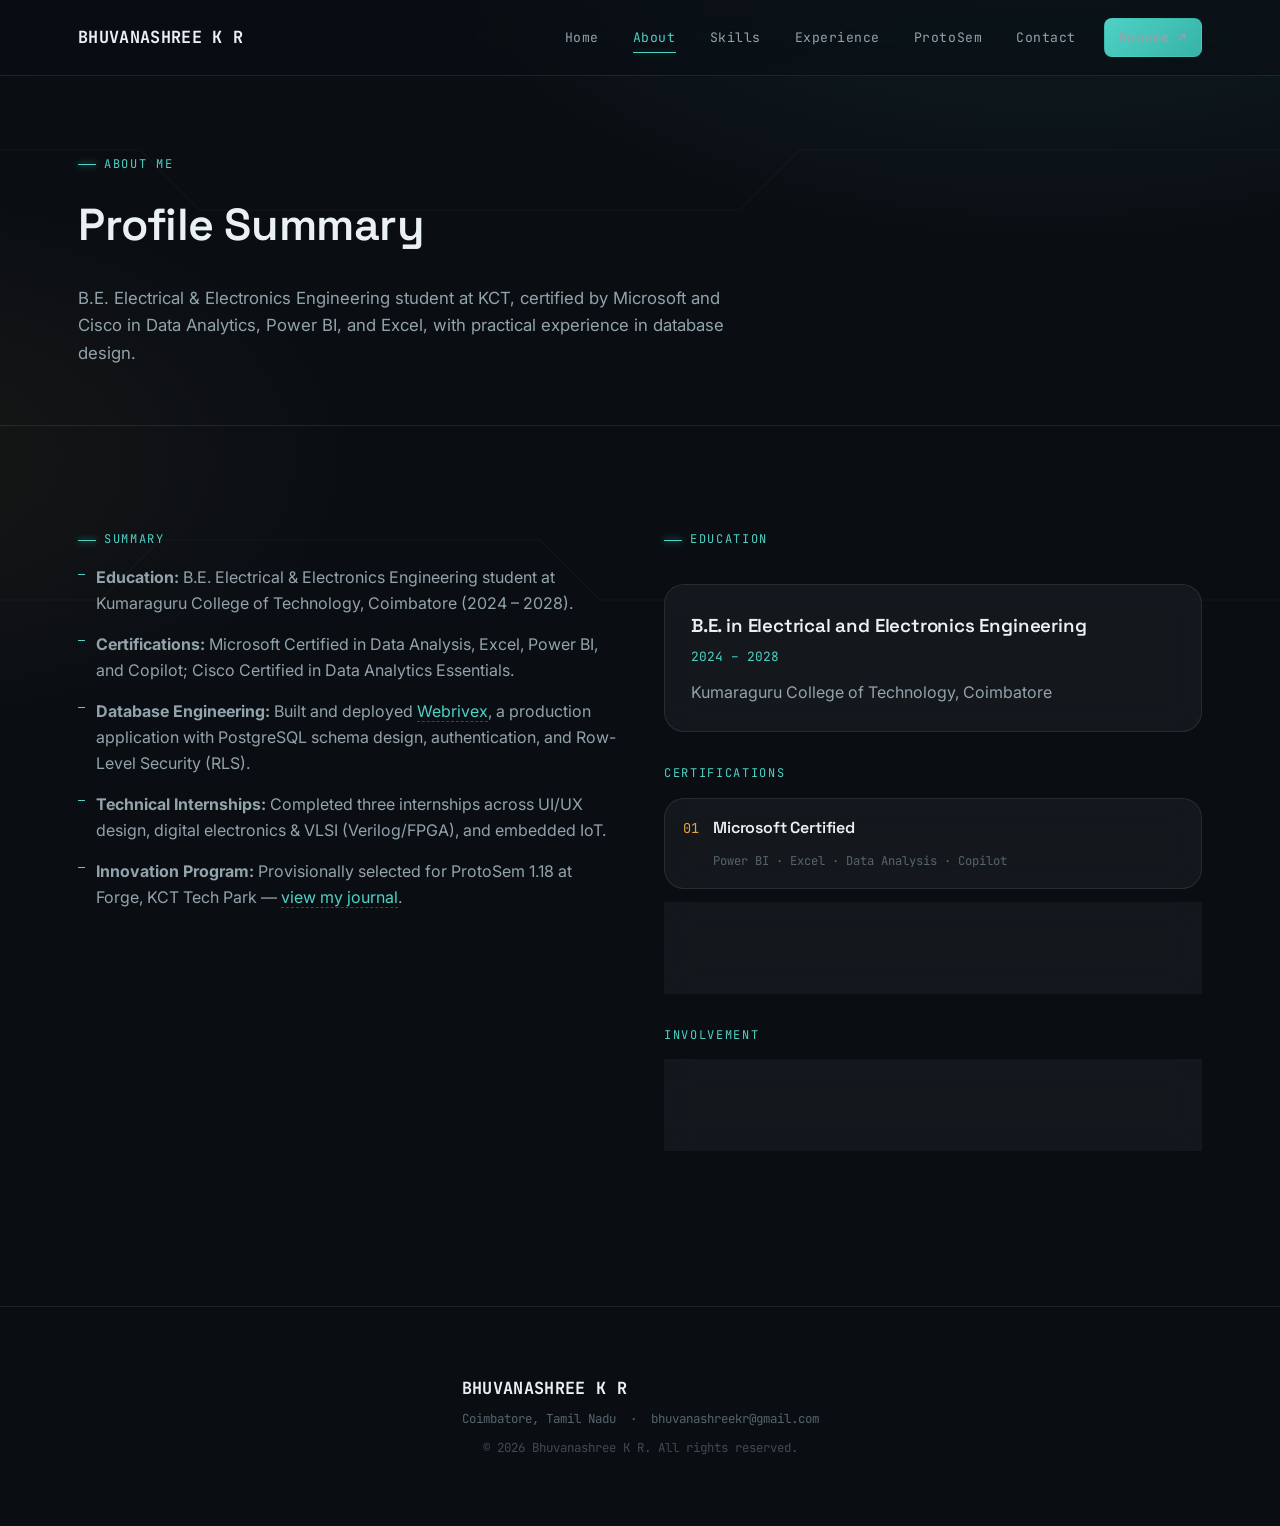
==== about.html @ 8b63a268 "Updated code and added new Week 0 photos" ====
<!DOCTYPE html>
<html lang="en">
<head>
<meta charset="UTF-8">
<meta name="viewport" content="width=device-width, initial-scale=1.0">
<title>About — Bhuvanashree K R</title>
<meta name="description" content="Profile summary of Bhuvanashree K R — Microsoft & Cisco certified data analyst candidate studying B.E. EEE at KCT.">
<meta name="author" content="Bhuvanashree K R">
<meta name="robots" content="index, follow">
<link rel="preconnect" href="https://fonts.googleapis.com">
<link rel="preconnect" href="https://fonts.gstatic.com" crossorigin>
<link href="https://fonts.googleapis.com/css2?family=Space+Grotesk:wght@500;600;700&family=Inter:wght@400;500;600&family=JetBrains+Mono:wght@400;500;700&display=swap" rel="stylesheet">
<link rel="stylesheet" href="style.css">
<link rel="icon" type="image/svg+xml" href="favicon.svg">
</head>
<body>

<div class="trace-field" aria-hidden="true">
  <svg viewBox="0 0 1600 900" preserveAspectRatio="xMidYMid slice">
    <path d="M0,150 L300,150 L360,210 L900,210 L960,150 L1600,150"/>
    <path d="M0,600 L260,600 L320,540 L700,540 L760,600 L1600,600"/>
  </svg>
</div>

<nav class="navbar">
  <div class="container nav-inner">
    <a href="index.html" class="brand">BHUVANASHREE K R</a>
    <button class="nav-toggle" aria-label="Toggle navigation" aria-expanded="false">
      <span></span><span></span><span></span>
    </button>
    <div class="nav-links">
      <a href="index.html">Home</a>
      <a href="about.html">About</a>
      <a href="skills.html">Skills</a>
      <a href="experience.html">Experience</a>
      <a href="protosem.html">ProtoSem</a>
      <a href="contact.html">Contact</a>
      <a href="Bhuvanashree_KR_Resume.pdf" target="_blank" rel="noopener" class="btn btn-primary nav-cta">Resume ↗</a>
    </div>
  </div>
</nav>

<header class="page-header">
  <div class="container reveal in-view">
    <span class="eyebrow">About Me</span>
    <h1>Profile Summary</h1>
    <p>B.E. Electrical &amp; Electronics Engineering student at KCT, certified by Microsoft and Cisco in Data Analytics, Power BI, and Excel, with practical experience in database design.</p>
  </div>
</header>

<section class="section">
  <div class="container about-grid">
    <div class="about-copy reveal">
      <span class="eyebrow">Summary</span>
      <ul style="display:flex; flex-direction:column; gap:14px; margin-bottom:0;">
        <li style="color:var(--text-muted); padding-left:18px; position:relative;"><span style="position:absolute; left:0; top:0.6em; width:7px; height:1px; background:var(--trace);"></span><strong>Education:</strong> B.E. Electrical &amp; Electronics Engineering student at Kumaraguru College of Technology, Coimbatore (2024 – 2028).</li>
        <li style="color:var(--text-muted); padding-left:18px; position:relative;"><span style="position:absolute; left:0; top:0.6em; width:7px; height:1px; background:var(--trace);"></span><strong>Certifications:</strong> Microsoft Certified in Data Analysis, Excel, Power BI, and Copilot; Cisco Certified in Data Analytics Essentials.</li>
        <li style="color:var(--text-muted); padding-left:18px; position:relative;"><span style="position:absolute; left:0; top:0.6em; width:7px; height:1px; background:var(--trace);"></span><strong>Database Engineering:</strong> Built and deployed <a href="index.html#featured" style="color:var(--trace); border-bottom:1px dashed var(--trace-soft);">Webrivex</a>, a production application with PostgreSQL schema design, authentication, and Row-Level Security (RLS).</li>
        <li style="color:var(--text-muted); padding-left:18px; position:relative;"><span style="position:absolute; left:0; top:0.6em; width:7px; height:1px; background:var(--trace);"></span><strong>Technical Internships:</strong> Completed three internships across UI/UX design, digital electronics &amp; VLSI (Verilog/FPGA), and embedded IoT.</li>
        <li style="color:var(--text-muted); padding-left:18px; position:relative;"><span style="position:absolute; left:0; top:0.6em; width:7px; height:1px; background:var(--trace);"></span><strong>Innovation Program:</strong> Provisionally selected for ProtoSem 1.18 at Forge, KCT Tech Park — <a href="protosem.html" style="color:var(--trace); border-bottom:1px dashed var(--trace-soft);">view my journal</a>.</li>
      </ul>
    </div>

    <div class="reveal">
      <span class="eyebrow">Education</span>
      <div class="glass edu-block">
        <h3>B.E. in Electrical and Electronics Engineering</h3>
        <div class="meta">2024 – 2028</div>
        <p style="margin-top:12px; margin-bottom:0;">Kumaraguru College of Technology, Coimbatore</p>
      </div>

      <span class="eyebrow" style="margin-top:32px; display:block;">Certifications</span>
      <div class="credentials-list" data-stagger>
        <div class="glass credential-item">
          <span class="idx">01</span>
          <div>
            <h4>Microsoft Certified</h4>
            <span class="meta">Power BI · Excel · Data Analysis · Copilot</span>
          </div>
        </div>
        <div class="glass credential-item">
          <span class="idx">02</span>
          <div>
            <h4>Cisco Certified</h4>
            <span class="meta">Data Analytics Essentials</span>
          </div>
        </div>
      </div>

      <span class="eyebrow" style="margin-top:32px; display:block;">Involvement</span>
      <div class="credentials-list">
        <div class="glass credential-item">
          <span class="idx">2026</span>
          <div>
            <h4>ProtoSem 1.18 — Forge, KCT Tech Park</h4>
            <span class="meta">Provisionally selected for mentor-led technology challenges</span>
          </div>
        </div>
      </div>
    </div>
  </div>
</section>

<footer class="site-footer">
  <div class="container footer-inner" style="justify-content:center; text-align:center; padding:24px 0;">
    <div>
      <div class="brand" style="margin-bottom:6px;">BHUVANASHREE K R</div>
      <div class="footer-note">Coimbatore, Tamil Nadu &nbsp;·&nbsp; bhuvanashreekr@gmail.com</div>
      <div class="footer-note" style="margin-top:8px; opacity:0.7;">© <span class="js-year"></span> Bhuvanashree K R. All rights reserved.</div>
    </div>
  </div>
</footer>

<script src="script.js"></script>
</body>
</html>
---- style.css ----
/* =========================================================================
   BHUVANASHREE K R — PORTFOLIO
   Design language: "signal & trace" — a dark circuit-board field where
   content sits like components on a PCB, and interaction reads as current
   moving through a trace. Built for: Home, About, Skills, Experience,
   ProtoSem, Contact.
   ========================================================================= */

@property --angle {
  syntax: '<angle>';
  initial-value: 0deg;
  inherits: false;
}

:root {
  /* Color */
  --bg: #0A0E13;
  --bg-alt: #0E141B;
  --bg-raised: #121922;
  --surface: rgba(255, 255, 255, 0.045);
  --surface-strong: rgba(255, 255, 255, 0.075);
  --surface-border: rgba(255, 255, 255, 0.09);
  --trace: #4FD1C5;
  --trace-soft: rgba(79, 209, 197, 0.35);
  --trace-dim: rgba(79, 209, 197, 0.14);
  --copper: #E8A33D;
  --copper-soft: rgba(232, 163, 61, 0.28);
  --text: #EAF1F3;
  --text-muted: #92A3AC;
  --text-dim: #56656C;
  --danger: #E8756A;

  /* Type */
  --font-display: 'Space Grotesk', 'Segoe UI', sans-serif;
  --font-body: 'Inter', 'Segoe UI', sans-serif;
  --font-mono: 'JetBrains Mono', 'Consolas', monospace;

  /* Layout */
  --maxw: 1180px;
  --radius-lg: 20px;
  --radius-md: 14px;
  --radius-sm: 8px;
  --nav-h: 76px;
}

* { box-sizing: border-box; }

html {
  scroll-behavior: smooth;
}

@media (prefers-reduced-motion: reduce) {
  html { scroll-behavior: auto; }
  *, *::before, *::after {
    animation-duration: 0.001ms !important;
    animation-iteration-count: 1 !important;
    transition-duration: 0.001ms !important;
    scroll-behavior: auto !important;
  }
}

body {
  margin: 0;
  background:
    radial-gradient(1100px 620px at 82% -8%, rgba(79, 209, 197, 0.10), transparent 60%),
    radial-gradient(900px 500px at -10% 30%, rgba(232, 163, 61, 0.06), transparent 55%),
    var(--bg);
  color: var(--text);
  font-family: var(--font-body);
  font-size: 16px;
  line-height: 1.65;
  -webkit-font-smoothing: antialiased;
  overflow-x: hidden;
}

/* Circuit trace field painted behind everything */
.trace-field {
  position: fixed;
  inset: 0;
  z-index: -1;
  pointer-events: none;
  opacity: 0.5;
}
.trace-field svg { width: 100%; height: 100%; }
.trace-field path {
  fill: none;
  stroke: var(--surface-border);
  stroke-width: 1;
}
.trace-field .lit {
  stroke: var(--trace);
  stroke-width: 1.2;
  stroke-dasharray: 6 340;
  filter: drop-shadow(0 0 4px var(--trace-soft));
  animation: travel 9s linear infinite;
}
.trace-field .lit.copper { stroke: var(--copper); filter: drop-shadow(0 0 4px var(--copper-soft)); animation-duration: 12s; }
.trace-field circle.node { fill: var(--surface-border); }

@keyframes travel {
  to { stroke-dashoffset: -700; }
}

h1, h2, h3, h4 {
  font-family: var(--font-display);
  font-weight: 600;
  letter-spacing: -0.01em;
  margin: 0 0 0.5em;
  color: var(--text);
}

p { margin: 0 0 1em; color: var(--text-muted); }
a { color: inherit; text-decoration: none; }
ul { margin: 0; padding: 0; list-style: none; }
img { max-width: 100%; display: block; }

::selection { background: var(--trace-soft); color: #fff; }

:focus-visible {
  outline: 2px solid var(--trace);
  outline-offset: 3px;
  border-radius: 4px;
}

.container {
  max-width: var(--maxw);
  margin: 0 auto;
  padding: 0 28px;
}

.eyebrow {
  display: inline-flex;
  align-items: center;
  gap: 8px;
  font-family: var(--font-mono);
  font-size: 0.75rem;
  letter-spacing: 0.14em;
  text-transform: uppercase;
  color: var(--trace);
  margin-bottom: 14px;
}
.eyebrow::before {
  content: '';
  width: 18px;
  height: 1px;
  background: var(--trace);
  box-shadow: 0 0 6px var(--trace);
}

.section {
  padding: 96px 0;
  position: relative;
}
.section-tight { padding: 64px 0; }

.section-head {
  max-width: 640px;
  margin-bottom: 48px;
}
.section-head h2 { font-size: clamp(1.6rem, 3vw, 2.2rem); }
.section-head p { font-size: 1.05rem; }

/* ---------------------------------- Buttons ---------------------------------- */
.btn {
  display: inline-flex;
  align-items: center;
  gap: 10px;
  font-family: var(--font-mono);
  font-size: 0.85rem;
  letter-spacing: 0.02em;
  padding: 13px 24px;
  border-radius: var(--radius-sm);
  border: 1px solid var(--surface-border);
  cursor: pointer;
  transition: border-color 0.25s ease, transform 0.2s ease, background 0.25s ease, box-shadow 0.25s ease;
  background: var(--surface);
  color: var(--text);
}
.btn:hover { transform: translateY(-2px); border-color: var(--trace-soft); box-shadow: 0 8px 24px -12px var(--trace-soft); }
.btn-primary {
  background: linear-gradient(135deg, var(--trace) 0%, #37b3a7 100%);
  color: #06181A;
  border-color: transparent;
  font-weight: 600;
}
.btn-primary:hover { box-shadow: 0 10px 30px -10px var(--trace-soft); }
.btn-ghost { background: transparent; }
.btn-row { display: flex; flex-wrap: wrap; gap: 16px; }

/* ---------------------------------- Navbar ---------------------------------- */
.navbar {
  position: sticky;
  top: 0;
  z-index: 100;
  height: var(--nav-h);
  display: flex;
  align-items: center;
  background: rgba(10, 14, 19, 0.6);
  backdrop-filter: blur(16px) saturate(140%);
  -webkit-backdrop-filter: blur(16px) saturate(140%);
  border-bottom: 1px solid var(--surface-border);
}
.nav-inner {
  width: 100%;
  display: flex;
  align-items: center;
  justify-content: space-between;
}
.brand {
  font-family: var(--font-mono);
  font-size: 1.05rem;
  font-weight: 700;
  color: var(--text);
  display: flex;
  align-items: center;
  gap: 10px;
  letter-spacing: 0.02em;
}
.brand .dot {
  width: 8px; height: 8px; border-radius: 50%;
  background: var(--trace);
  box-shadow: 0 0 10px var(--trace);
  animation: blink 2.6s ease-in-out infinite;
}
@keyframes blink { 0%, 100% { opacity: 1; } 50% { opacity: 0.35; } }

.nav-links {
  display: flex;
  align-items: center;
  gap: 6px;
}
.nav-links a {
  position: relative;
  font-family: var(--font-mono);
  font-size: 0.82rem;
  letter-spacing: 0.04em;
  color: var(--text-muted);
  padding: 8px 14px;
  border-radius: var(--radius-sm);
  transition: color 0.2s ease;
}
.nav-links a:hover { color: var(--text); }
.nav-links a::after {
  content: '';
  position: absolute;
  left: 14px; right: 14px; bottom: 3px;
  height: 1px;
  background: var(--trace);
  transform: scaleX(0);
  transform-origin: left;
  transition: transform 0.3s ease;
  box-shadow: 0 0 6px var(--trace-soft);
}
.nav-links a:hover::after { transform: scaleX(1); }
.nav-links a.active { color: var(--trace); }
.nav-links a.active::after { transform: scaleX(1); }

.nav-cta { margin-left: 8px; }

.nav-toggle {
  display: none;
  flex-direction: column;
  gap: 5px;
  background: none;
  border: none;
  cursor: pointer;
  padding: 10px;
}
.nav-toggle span {
  width: 22px; height: 2px;
  background: var(--text);
  border-radius: 2px;
  transition: transform 0.25s ease, opacity 0.25s ease;
}
.nav-toggle.open span:nth-child(1) { transform: translateY(7px) rotate(45deg); }
.nav-toggle.open span:nth-child(2) { opacity: 0; }
.nav-toggle.open span:nth-child(3) { transform: translateY(-7px) rotate(-45deg); }

/* ---------------------------------- Cards / Glass ---------------------------------- */
.glass {
  background: var(--surface);
  border: 1px solid var(--surface-border);
  border-radius: var(--radius-lg);
  backdrop-filter: blur(14px);
  -webkit-backdrop-filter: blur(14px);
}

.trace-card {
  padding: 1px;
  border-radius: var(--radius-lg);
  background: var(--surface-border);
  position: relative;
  height: 100%;
}
.trace-card::before {
  content: '';
  position: absolute;
  inset: 0;
  border-radius: inherit;
  background: conic-gradient(from var(--angle, 0deg), transparent 0deg, var(--trace) 12deg, transparent 34deg, transparent 360deg);
  opacity: 0;
  transition: opacity 0.35s ease;
  animation: spin-trace 2.4s linear infinite;
  animation-play-state: paused;
}
.trace-card:hover::before, .trace-card:focus-within::before { opacity: 1; animation-play-state: running; }
@keyframes spin-trace { to { --angle: 360deg; } }

.trace-card-inner {
  position: relative;
  z-index: 1;
  height: 100%;
  background: var(--bg-raised);
  border-radius: calc(var(--radius-lg) - 1px);
  padding: 30px;
  transition: transform 0.3s ease;
}
.trace-card:hover .trace-card-inner { transform: translateY(-3px); }

.node-dot {
  position: absolute;
  top: 16px; right: 16px;
  width: 7px; height: 7px;
  border-radius: 50%;
  background: var(--copper);
  box-shadow: 0 0 8px var(--copper-soft);
}

/* scroll reveal */
.reveal {
  opacity: 0;
  transform: translateY(22px);
  transition: opacity 0.7s ease, transform 0.7s ease;
}
.reveal.in-view { opacity: 1; transform: translateY(0); }

/* ---------------------------------- Footer ---------------------------------- */
.site-footer {
  border-top: 1px solid var(--surface-border);
  padding: 44px 0;
  margin-top: 60px;
}
.footer-inner {
  display: flex;
  flex-wrap: wrap;
  gap: 20px;
  align-items: center;
  justify-content: space-between;
}
.footer-links { display: flex; gap: 22px; flex-wrap: wrap; }
.footer-links a { font-family: var(--font-mono); font-size: 0.82rem; color: var(--text-muted); transition: color 0.2s ease; }
.footer-links a:hover { color: var(--trace); }
.footer-note { font-family: var(--font-mono); font-size: 0.78rem; color: var(--text-dim); }

.back-to-top {
  position: fixed;
  right: 24px; bottom: 24px;
  width: 44px; height: 44px;
  border-radius: 50%;
  background: var(--surface-strong);
  border: 1px solid var(--surface-border);
  backdrop-filter: blur(10px);
  color: var(--trace);
  display: flex; align-items: center; justify-content: center;
  cursor: pointer;
  opacity: 0;
  pointer-events: none;
  transform: translateY(10px);
  transition: opacity 0.25s ease, transform 0.25s ease;
  z-index: 90;
  font-size: 1.1rem;
}
.back-to-top.show { opacity: 1; pointer-events: auto; transform: translateY(0); }

/* =========================================================================
   HERO (Home)
   ========================================================================= */
.hero {
  min-height: calc(100vh - var(--nav-h));
  display: flex;
  align-items: center;
  padding: 60px 0 80px;
  position: relative;
}
.hero-grid {
  display: grid;
  grid-template-columns: 1.15fr 0.85fr;
  gap: 56px;
  align-items: center;
}
.hero-kicker {
  font-family: var(--font-mono);
  font-size: 0.8rem;
  color: var(--copper);
  letter-spacing: 0.12em;
  text-transform: uppercase;
  margin-bottom: 18px;
  display: block;
}
.hero h1 {
  font-size: clamp(2.3rem, 5vw, 3.6rem);
  line-height: 1.08;
  margin-bottom: 20px;
}
.hero h1 .accent { color: var(--trace); }
.hero-sub {
  font-size: 1.12rem;
  max-width: 52ch;
  margin-bottom: 34px;
}
.hero-meta {
  display: flex;
  gap: 26px;
  margin-top: 40px;
  flex-wrap: wrap;
}
.hero-meta div { font-family: var(--font-mono); font-size: 0.78rem; color: var(--text-dim); }
.hero-meta strong { display: block; color: var(--text); font-size: 0.95rem; font-family: var(--font-body); font-weight: 600; }

.hero-panel {
  position: relative;
}
.hero-panel .glass {
  padding: 30px;
}
.pcb-visual {
  width: 100%;
  height: auto;
  display: block;
}
.pcb-visual .beam {
  stroke: var(--trace);
  stroke-width: 1.6;
  fill: none;
  stroke-dasharray: 8 240;
  filter: drop-shadow(0 0 5px var(--trace-soft));
  animation: travel 6s linear infinite;
}
.pcb-visual .pad { fill: var(--bg-raised); stroke: var(--surface-border); }
.pcb-visual .pad-lit { fill: var(--trace); opacity: 0.9; }
.pcb-visual text { font-family: var(--font-mono); fill: var(--text-muted); font-size: 9px; }

.highlight-strip {
  display: grid;
  grid-template-columns: repeat(3, 1fr);
  gap: 20px;
  margin-top: 40px;
}
.highlight-card { padding: 22px 24px; }
.highlight-card .num { font-family: var(--font-display); font-size: 1.5rem; color: var(--trace); margin-bottom: 6px; }
.highlight-card .label { font-family: var(--font-mono); font-size: 0.78rem; color: var(--text-muted); }

/* Featured project */
.feature-project {
  display: grid;
  grid-template-columns: 1fr 1fr;
  gap: 0;
  overflow: hidden;
}
.feature-project .fp-copy { padding: 40px; display: flex; flex-direction: column; justify-content: center; }
.feature-project .fp-visual {
  background: linear-gradient(160deg, rgba(79,209,197,0.10), rgba(232,163,61,0.06));
  border-left: 1px solid var(--surface-border);
  padding: 40px;
  display: flex;
  align-items: center;
  justify-content: center;
}
.tag-row { display: flex; gap: 8px; flex-wrap: wrap; margin: 16px 0 22px; }
.tag {
  font-family: var(--font-mono);
  font-size: 0.72rem;
  padding: 5px 11px;
  border-radius: 20px;
  border: 1px solid var(--surface-border);
  color: var(--text-muted);
  background: var(--surface);
}

/* =========================================================================
   PAGE HEADER (non-home pages)
   ========================================================================= */
.page-header {
  padding: 70px 0 40px;
  border-bottom: 1px solid var(--surface-border);
}
.page-header h1 { font-size: clamp(2rem, 4vw, 2.8rem); }
.page-header p { font-size: 1.05rem; max-width: 60ch; }

/* =========================================================================
   ABOUT
   ========================================================================= */
.about-grid {
  display: grid;
  grid-template-columns: 1fr 1fr;
  gap: 48px;
  align-items: start;
}
.about-copy p { font-size: 1.02rem; }
.credentials-list { display: flex; flex-direction: column; gap: 14px; margin-top: 10px; }
.credential-item {
  display: flex; gap: 14px; align-items: flex-start;
  padding: 16px 18px;
}
.credential-item .idx { font-family: var(--font-mono); color: var(--copper); font-size: 0.85rem; padding-top: 2px; }
.credential-item h4 { margin-bottom: 4px; font-size: 1rem; }
.credential-item span.meta { font-family: var(--font-mono); font-size: 0.76rem; color: var(--text-dim); }

.edu-block { padding: 26px; margin-top: 20px; }
.edu-block h3 { margin-bottom: 4px; }
.edu-block .meta { font-family: var(--font-mono); font-size: 0.8rem; color: var(--trace); }

/* =========================================================================
   SKILLS
   ========================================================================= */
.skills-grid {
  display: grid;
  grid-template-columns: repeat(auto-fit, minmax(260px, 1fr));
  gap: 24px;
}
.skill-card-icon {
  width: 40px; height: 40px;
  border-radius: 10px;
  background: var(--trace-dim);
  color: var(--trace);
  display: flex; align-items: center; justify-content: center;
  margin-bottom: 18px;
  font-family: var(--font-mono);
  font-weight: 700;
}
.chip-row { display: flex; flex-wrap: wrap; gap: 8px; margin-top: 16px; }
.chip {
  font-family: var(--font-mono);
  font-size: 0.75rem;
  padding: 6px 12px;
  border-radius: var(--radius-sm);
  background: var(--bg-alt);
  border: 1px solid var(--surface-border);
  color: var(--text-muted);
  transition: border-color 0.2s ease, color 0.2s ease;
}
.chip:hover { border-color: var(--trace-soft); color: var(--trace); }
.chip.learning { border-style: dashed; color: var(--copper); }
.chip.learning::after { content: ' — learning'; opacity: 0.7; }

/* =========================================================================
   EXPERIENCE (timeline)
   ========================================================================= */
.timeline {
  position: relative;
  padding-left: 40px;
}
.timeline::before {
  content: '';
  position: absolute;
  left: 7px; top: 6px; bottom: 6px;
  width: 1px;
  background: linear-gradient(var(--surface-border), var(--trace-soft), var(--surface-border));
}
.timeline-item {
  position: relative;
  padding-bottom: 46px;
}
.timeline-item:last-child { padding-bottom: 0; }
.timeline-item::before {
  content: '';
  position: absolute;
  left: -40px; top: 6px;
  width: 15px; height: 15px;
  border-radius: 50%;
  background: var(--bg);
  border: 2px solid var(--trace);
  box-shadow: 0 0 0 4px var(--bg), 0 0 12px var(--trace-soft);
}
.timeline-item .tl-card { padding: 24px 28px; }
.tl-role { font-size: 1.1rem; margin-bottom: 2px; }
.tl-org { font-family: var(--font-mono); font-size: 0.82rem; color: var(--trace); }
.tl-date { font-family: var(--font-mono); font-size: 0.76rem; color: var(--text-dim); float: right; }

/* =========================================================================
   PROTOSEM (weekly journal)
   ========================================================================= */
.protosem-intro { padding: 26px 30px; margin-bottom: 8px; }
.week-list { display: flex; flex-direction: column; gap: 32px; }

.week-card {
  background: var(--bg-raised);
  border: 1px solid var(--surface-border);
  border-radius: var(--radius-lg);
  padding: 34px 36px;
  position: relative;
  overflow: hidden;
}
.week-card::before {
  content: '';
  position: absolute;
  left: 0; top: 0; bottom: 0;
  width: 3px;
  background: linear-gradient(var(--trace), var(--copper));
}
.week-header {
  display: flex;
  align-items: baseline;
  justify-content: space-between;
  gap: 16px;
  margin-bottom: 6px;
  flex-wrap: wrap;
}
.week-header h2 {
  font-family: var(--font-mono);
  font-size: 0.95rem;
  color: var(--trace);
  letter-spacing: 0.06em;
  margin: 0;
}
.week-header span {
  font-family: var(--font-mono);
  font-size: 0.78rem;
  color: var(--text-dim);
}
.week-card h3 { font-size: 1.35rem; margin-bottom: 14px; }
.week-card h4 {
  font-family: var(--font-mono);
  font-size: 0.78rem;
  letter-spacing: 0.08em;
  text-transform: uppercase;
  color: var(--copper);
  margin: 22px 0 10px;
}
.week-card ul { display: flex; flex-direction: column; gap: 8px; }
.week-card ul li {
  position: relative;
  padding-left: 20px;
  color: var(--text-muted);
}
.week-card ul li::before {
  content: '';
  position: absolute;
  left: 0; top: 0.55em;
  width: 7px; height: 1px;
  background: var(--trace);
}
.week-images {
  display: grid;
  grid-template-columns: repeat(auto-fit, minmax(200px, 1fr));
  gap: 14px;
  margin-top: 18px;
 <img src=""
}
.week-images img {
  width: 100%;
  border-radius: var(--radius-sm);
  border: 1px solid var(--surface-border);
}
.week-images:empty { display: none; }
.resource-links a {
  
  display: inline-block;
  font-family: var(--font-mono);
  font-size: 0.82rem;
  color: var(--trace);
  border-bottom: 1px dashed var(--trace-soft);
  margin-right: 4px;
}

/* =========================================================================
   CONTACT
   ========================================================================= */
.contact-grid {
  display: grid;
  grid-template-columns: 0.9fr 1.1fr;
  gap: 40px;
  align-items: start;
}
.contact-info-card { padding: 32px; }
.contact-row {
  display: flex;
  align-items: center;
  gap: 14px;
  padding: 14px 0;
  border-bottom: 1px solid var(--surface-border);
}
.contact-row:last-child { border-bottom: none; }
.contact-row .ci-label {
  font-family: var(--font-mono);
  font-size: 0.72rem;
  color: var(--text-dim);
  text-transform: uppercase;
  letter-spacing: 0.06em;
  width: 84px;
  flex-shrink: 0;
}
.contact-row a, .contact-row span.value { color: var(--text); font-size: 0.95rem; }
.contact-row a:hover { color: var(--trace); }

.contact-form { padding: 32px; }
.form-group { margin-bottom: 20px; }
.form-group label {
  display: block;
  font-family: var(--font-mono);
  font-size: 0.75rem;
  color: var(--text-muted);
  margin-bottom: 8px;
  letter-spacing: 0.04em;
}
.form-group input, .form-group textarea {
  width: 100%;
  background: var(--bg-alt);
  border: 1px solid var(--surface-border);
  border-radius: var(--radius-sm);
  padding: 13px 14px;
  color: var(--text);
  font-family: var(--font-body);
  font-size: 0.95rem;
  transition: border-color 0.2s ease, box-shadow 0.2s ease;
}
.form-group input:focus, .form-group textarea:focus {
  border-color: var(--trace);
  box-shadow: 0 0 0 3px var(--trace-dim);
  outline: none;
}
.form-group textarea { resize: vertical; min-height: 130px; }
.form-note { font-family: var(--font-mono); font-size: 0.74rem; color: var(--text-dim); margin-top: 4px; }

/* =========================================================================
   RESPONSIVE
   ========================================================================= */
@media (max-width: 980px) {
  .hero-grid { grid-template-columns: 1fr; }
  .hero-panel { order: -1; }
  .about-grid { grid-template-columns: 1fr; }
  .feature-project { grid-template-columns: 1fr; }
  .feature-project .fp-visual { border-left: none; border-top: 1px solid var(--surface-border); }
  .contact-grid { grid-template-columns: 1fr; }
  .highlight-strip { grid-template-columns: 1fr 1fr; }
}

@media (max-width: 760px) {
  .nav-links {
    position: absolute;
    top: var(--nav-h);
    left: 0; right: 0;
    flex-direction: column;
    align-items: stretch;
    background: rgba(10, 14, 19, 0.97);
    backdrop-filter: blur(16px);
    border-bottom: 1px solid var(--surface-border);
    padding: 10px 20px 20px;
    gap: 2px;
    max-height: 0;
    overflow: hidden;
    transition: max-height 0.3s ease;
  }
  .nav-links.open { max-height: 420px; }
  .nav-links a { padding: 12px 8px; }
  .nav-links a::after { left: 8px; right: 8px; }
  .nav-toggle { display: flex; }
  .nav-cta { margin: 8px; }
  .highlight-strip { grid-template-columns: 1fr; }
  .skills-grid { grid-template-columns: 1fr; }
  .week-card { padding: 26px 20px; }
  .section { padding: 64px 0; }
  .tl-date { float: none; display: block; margin-top: 4px; }
}
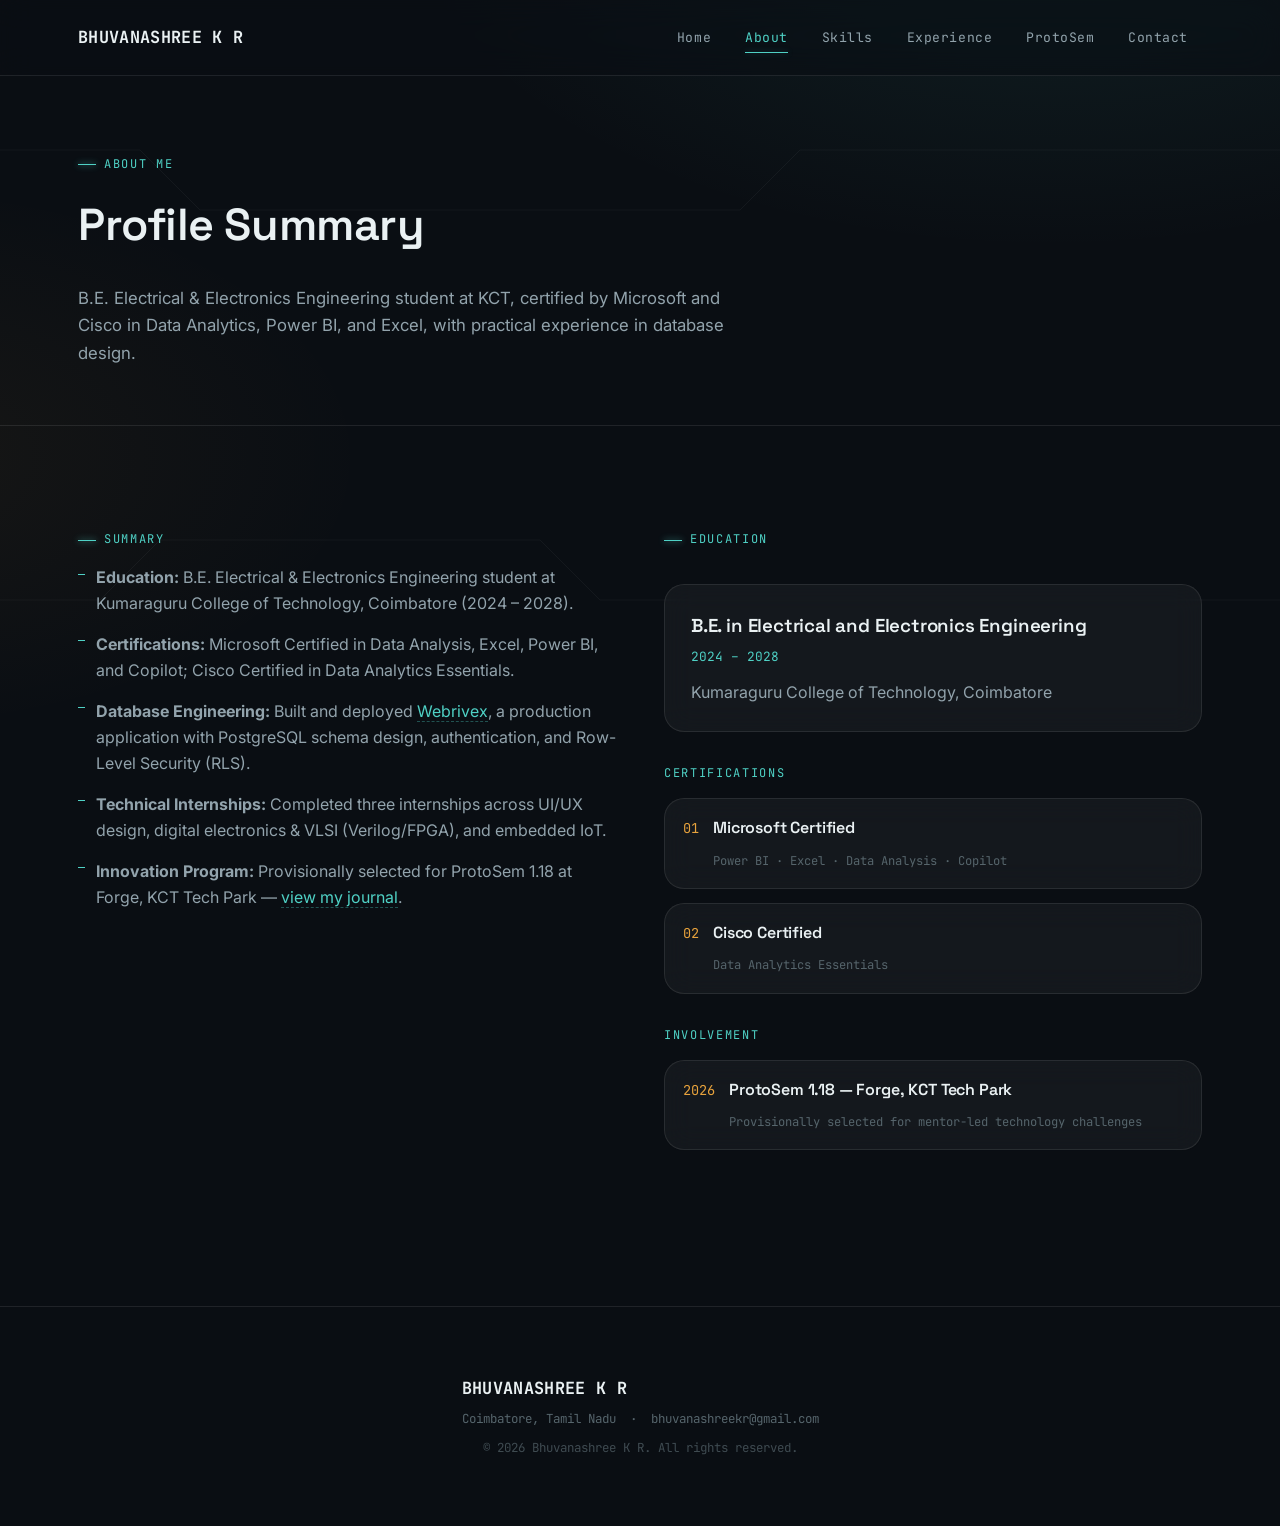
==== commit 8a847c12: "Fix top navigation Resume link across all pages, correct Webrivex spelling, and polish Featured Work" ====
--- a/about.html
+++ b/about.html
@@ -35,7 +35,6 @@
       <a href="experience.html">Experience</a>
       <a href="protosem.html">ProtoSem</a>
       <a href="contact.html">Contact</a>
-      <a href="Bhuvanashree_KR_Resume.pdf" target="_blank" rel="noopener" class="btn btn-primary nav-cta">Resume ↗</a>
     </div>
   </div>
 </nav>
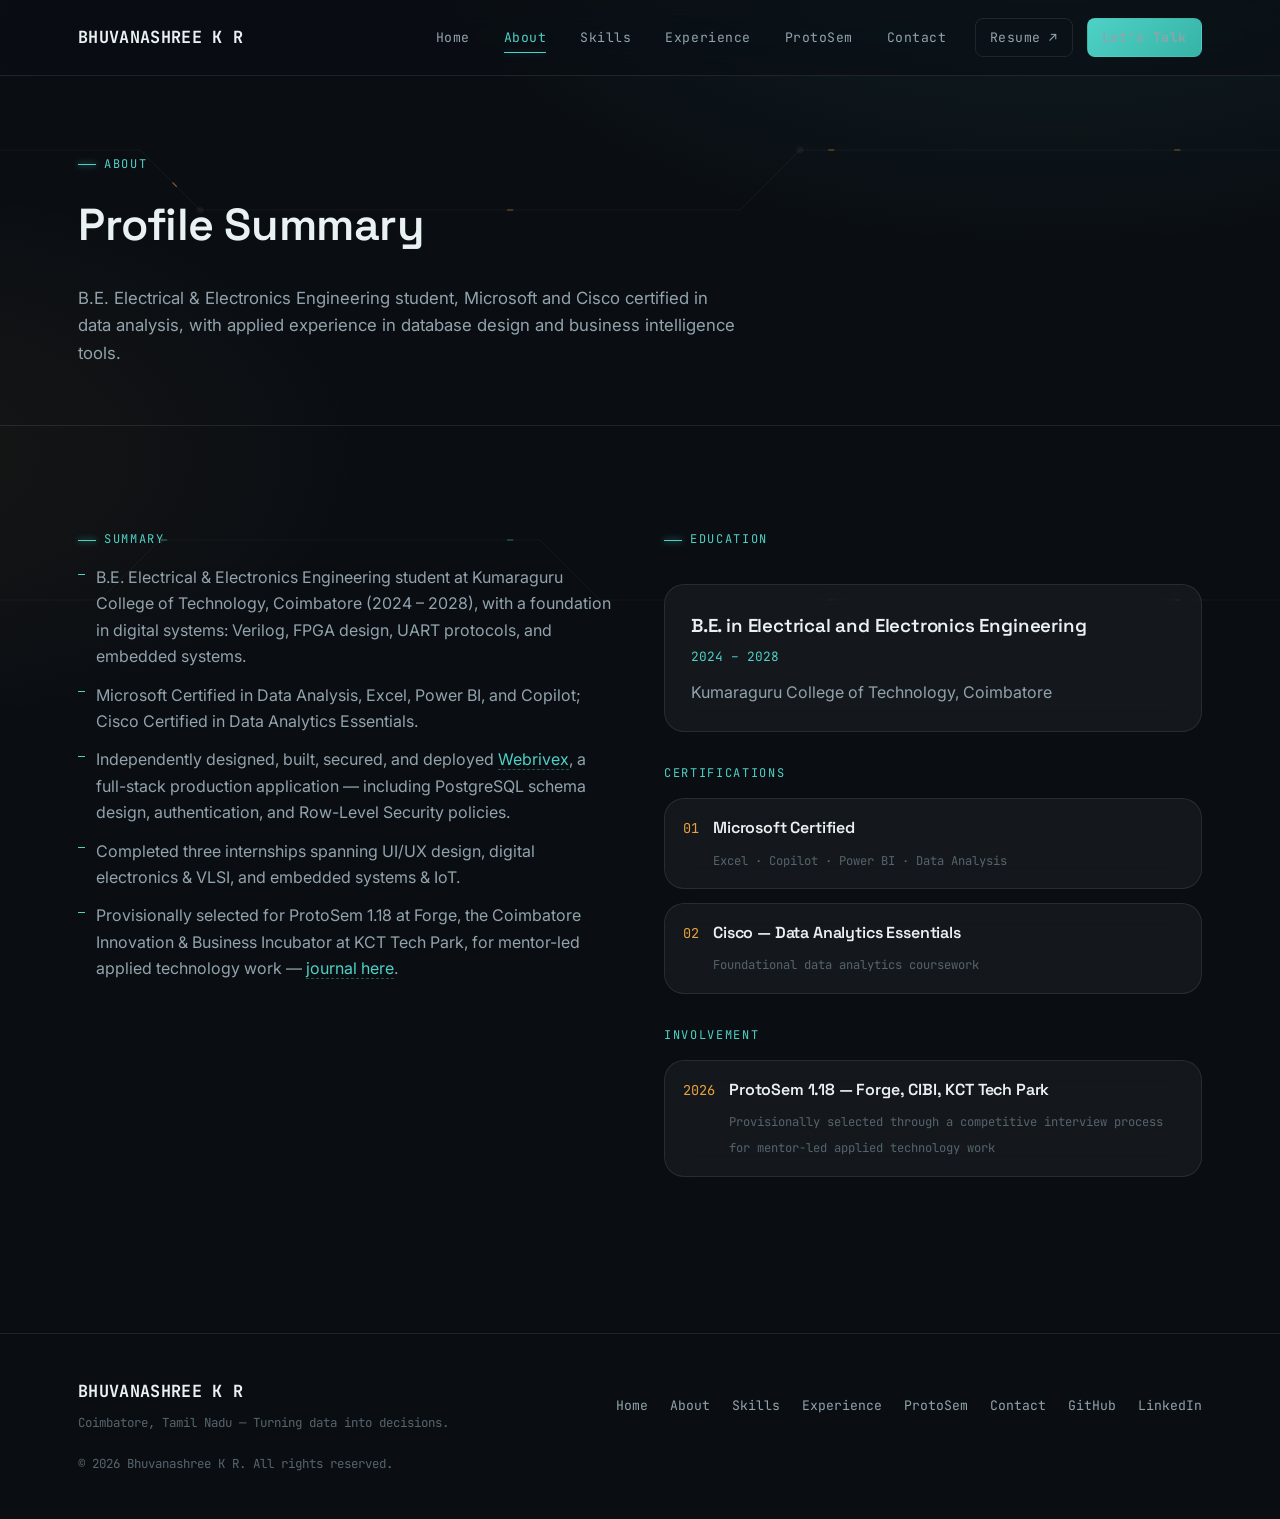
==== commit a12874d0: "Add back all missing ProtoSem week 4-8 photos" ====
--- a/about.html
+++ b/about.html
@@ -3,15 +3,22 @@
 <head>
 <meta charset="UTF-8">
 <meta name="viewport" content="width=device-width, initial-scale=1.0">
-<title>About — Bhuvanashree K R</title>
-<meta name="description" content="Profile summary of Bhuvanashree K R — Microsoft & Cisco certified data analyst candidate studying B.E. EEE at KCT.">
-<meta name="author" content="Bhuvanashree K R">
-<meta name="robots" content="index, follow">
+<title>About — Bhuvanashree K R | Aspiring Data Analyst</title>
+<meta name="description" content="About Bhuvanashree K R — Microsoft & Cisco certified data analyst candidate with a B.E. in Electrical & Electronics Engineering and hands-on database experience.">
 <link rel="preconnect" href="https://fonts.googleapis.com">
 <link rel="preconnect" href="https://fonts.gstatic.com" crossorigin>
 <link href="https://fonts.googleapis.com/css2?family=Space+Grotesk:wght@500;600;700&family=Inter:wght@400;500;600&family=JetBrains+Mono:wght@400;500;700&display=swap" rel="stylesheet">
 <link rel="stylesheet" href="style.css">
 <link rel="icon" type="image/svg+xml" href="favicon.svg">
+<meta name="author" content="Bhuvanashree K R">
+<meta name="robots" content="index, follow">
+<meta property="og:type" content="website">
+<meta property="og:title" content="About — Bhuvanashree K R | Aspiring Data Analyst">
+<meta property="og:description" content="About Bhuvanashree K R — Microsoft & Cisco certified data analyst candidate with a B.E. in Electrical & Electronics Engineering and hands-on database experience.">
+<meta property="og:site_name" content="Bhuvanashree K R — Portfolio">
+<meta name="twitter:card" content="summary">
+<meta name="twitter:title" content="About — Bhuvanashree K R | Aspiring Data Analyst">
+<meta name="twitter:description" content="About Bhuvanashree K R — Microsoft & Cisco certified data analyst candidate with a B.E. in Electrical & Electronics Engineering and hands-on database experience.">
 </head>
 <body>
 
@@ -19,6 +26,11 @@
   <svg viewBox="0 0 1600 900" preserveAspectRatio="xMidYMid slice">
     <path d="M0,150 L300,150 L360,210 L900,210 L960,150 L1600,150"/>
     <path d="M0,600 L260,600 L320,540 L700,540 L760,600 L1600,600"/>
+    <path class="lit copper" d="M0,150 L300,150 L360,210 L900,210 L960,150 L1600,150"/>
+    <path class="lit" d="M0,600 L260,600 L320,540 L700,540 L760,600 L1600,600"/>
+    <circle class="node" cx="360" cy="210" r="3.5"/>
+    <circle class="node" cx="960" cy="150" r="3.5"/>
+    <circle class="node" cx="320" cy="540" r="3.5"/>
   </svg>
 </div>
 
@@ -35,15 +47,17 @@
       <a href="experience.html">Experience</a>
       <a href="protosem.html">ProtoSem</a>
       <a href="contact.html">Contact</a>
+      <a href="Bhuvanashree_KR_Resume.pdf" target="_blank" rel="noopener" class="btn btn-ghost nav-cta">Resume ↗</a>
+      <a href="contact.html" class="btn btn-primary nav-cta">Let's Talk</a>
     </div>
   </div>
 </nav>
 
 <header class="page-header">
   <div class="container reveal in-view">
-    <span class="eyebrow">About Me</span>
+    <span class="eyebrow">About</span>
     <h1>Profile Summary</h1>
-    <p>B.E. Electrical &amp; Electronics Engineering student at KCT, certified by Microsoft and Cisco in Data Analytics, Power BI, and Excel, with practical experience in database design.</p>
+    <p>B.E. Electrical & Electronics Engineering student, Microsoft and Cisco certified in data analysis, with applied experience in database design and business intelligence tools.</p>
   </div>
 </header>
 
@@ -51,12 +65,12 @@
   <div class="container about-grid">
     <div class="about-copy reveal">
       <span class="eyebrow">Summary</span>
-      <ul style="display:flex; flex-direction:column; gap:14px; margin-bottom:0;">
-        <li style="color:var(--text-muted); padding-left:18px; position:relative;"><span style="position:absolute; left:0; top:0.6em; width:7px; height:1px; background:var(--trace);"></span><strong>Education:</strong> B.E. Electrical &amp; Electronics Engineering student at Kumaraguru College of Technology, Coimbatore (2024 – 2028).</li>
-        <li style="color:var(--text-muted); padding-left:18px; position:relative;"><span style="position:absolute; left:0; top:0.6em; width:7px; height:1px; background:var(--trace);"></span><strong>Certifications:</strong> Microsoft Certified in Data Analysis, Excel, Power BI, and Copilot; Cisco Certified in Data Analytics Essentials.</li>
-        <li style="color:var(--text-muted); padding-left:18px; position:relative;"><span style="position:absolute; left:0; top:0.6em; width:7px; height:1px; background:var(--trace);"></span><strong>Database Engineering:</strong> Built and deployed <a href="index.html#featured" style="color:var(--trace); border-bottom:1px dashed var(--trace-soft);">Webrivex</a>, a production application with PostgreSQL schema design, authentication, and Row-Level Security (RLS).</li>
-        <li style="color:var(--text-muted); padding-left:18px; position:relative;"><span style="position:absolute; left:0; top:0.6em; width:7px; height:1px; background:var(--trace);"></span><strong>Technical Internships:</strong> Completed three internships across UI/UX design, digital electronics &amp; VLSI (Verilog/FPGA), and embedded IoT.</li>
-        <li style="color:var(--text-muted); padding-left:18px; position:relative;"><span style="position:absolute; left:0; top:0.6em; width:7px; height:1px; background:var(--trace);"></span><strong>Innovation Program:</strong> Provisionally selected for ProtoSem 1.18 at Forge, KCT Tech Park — <a href="protosem.html" style="color:var(--trace); border-bottom:1px dashed var(--trace-soft);">view my journal</a>.</li>
+      <ul style="display:flex; flex-direction:column; gap:12px; margin-bottom:0;">
+        <li style="color:var(--text-muted); padding-left:18px; position:relative;"><span style="position:absolute; left:0; top:0.6em; width:7px; height:1px; background:var(--trace);"></span>B.E. Electrical & Electronics Engineering student at Kumaraguru College of Technology, Coimbatore (2024 – 2028), with a foundation in digital systems: Verilog, FPGA design, UART protocols, and embedded systems.</li>
+        <li style="color:var(--text-muted); padding-left:18px; position:relative;"><span style="position:absolute; left:0; top:0.6em; width:7px; height:1px; background:var(--trace);"></span>Microsoft Certified in Data Analysis, Excel, Power BI, and Copilot; Cisco Certified in Data Analytics Essentials.</li>
+        <li style="color:var(--text-muted); padding-left:18px; position:relative;"><span style="position:absolute; left:0; top:0.6em; width:7px; height:1px; background:var(--trace);"></span>Independently designed, built, secured, and deployed <a href="index.html#featured" style="color:var(--trace); border-bottom:1px dashed var(--trace-soft);">Webrivex</a>, a full-stack production application — including PostgreSQL schema design, authentication, and Row-Level Security policies.</li>
+        <li style="color:var(--text-muted); padding-left:18px; position:relative;"><span style="position:absolute; left:0; top:0.6em; width:7px; height:1px; background:var(--trace);"></span>Completed three internships spanning UI/UX design, digital electronics & VLSI, and embedded systems & IoT.</li>
+        <li style="color:var(--text-muted); padding-left:18px; position:relative;"><span style="position:absolute; left:0; top:0.6em; width:7px; height:1px; background:var(--trace);"></span>Provisionally selected for ProtoSem 1.18 at Forge, the Coimbatore Innovation & Business Incubator at KCT Tech Park, for mentor-led applied technology work — <a href="protosem.html" style="color:var(--trace); border-bottom:1px dashed var(--trace-soft);">journal here</a>.</li>
       </ul>
     </div>
 
@@ -74,14 +88,14 @@
           <span class="idx">01</span>
           <div>
             <h4>Microsoft Certified</h4>
-            <span class="meta">Power BI · Excel · Data Analysis · Copilot</span>
+            <span class="meta">Excel · Copilot · Power BI · Data Analysis</span>
           </div>
         </div>
         <div class="glass credential-item">
           <span class="idx">02</span>
           <div>
-            <h4>Cisco Certified</h4>
-            <span class="meta">Data Analytics Essentials</span>
+            <h4>Cisco — Data Analytics Essentials</h4>
+            <span class="meta">Foundational data analytics coursework</span>
           </div>
         </div>
       </div>
@@ -91,8 +105,8 @@
         <div class="glass credential-item">
           <span class="idx">2026</span>
           <div>
-            <h4>ProtoSem 1.18 — Forge, KCT Tech Park</h4>
-            <span class="meta">Provisionally selected for mentor-led technology challenges</span>
+            <h4>ProtoSem 1.18 — Forge, CIBI, KCT Tech Park</h4>
+            <span class="meta">Provisionally selected through a competitive interview process for mentor-led applied technology work</span>
           </div>
         </div>
       </div>
@@ -101,15 +115,26 @@
 </section>
 
 <footer class="site-footer">
-  <div class="container footer-inner" style="justify-content:center; text-align:center; padding:24px 0;">
+  <div class="container footer-inner">
     <div>
-      <div class="brand" style="margin-bottom:6px;">BHUVANASHREE K R</div>
-      <div class="footer-note">Coimbatore, Tamil Nadu &nbsp;·&nbsp; bhuvanashreekr@gmail.com</div>
-      <div class="footer-note" style="margin-top:8px; opacity:0.7;">© <span class="js-year"></span> Bhuvanashree K R. All rights reserved.</div>
+      <div class="brand" style="margin-bottom:8px;">BHUVANASHREE K R</div>
+      <div class="footer-note">Coimbatore, Tamil Nadu — Turning data into decisions.</div>
+    </div>
+    <div class="footer-links">
+      <a href="index.html">Home</a>
+      <a href="about.html">About</a>
+      <a href="skills.html">Skills</a>
+      <a href="experience.html">Experience</a>
+      <a href="protosem.html">ProtoSem</a>
+      <a href="contact.html">Contact</a>
+      <a href="https://github.com/bhuvanashreekr-del" target="_blank" rel="noopener">GitHub</a>
+      <a href="https://www.linkedin.com/in/bhuvanashree07" target="_blank" rel="noopener">LinkedIn</a>
     </div>
   </div>
+  <div class="container footer-note" style="margin-top:20px;">© <span class="js-year"></span> Bhuvanashree K R. All rights reserved.</div>
 </footer>
 
+<button class="back-to-top" aria-label="Back to top">↑</button>
 <script src="script.js"></script>
 </body>
 </html>
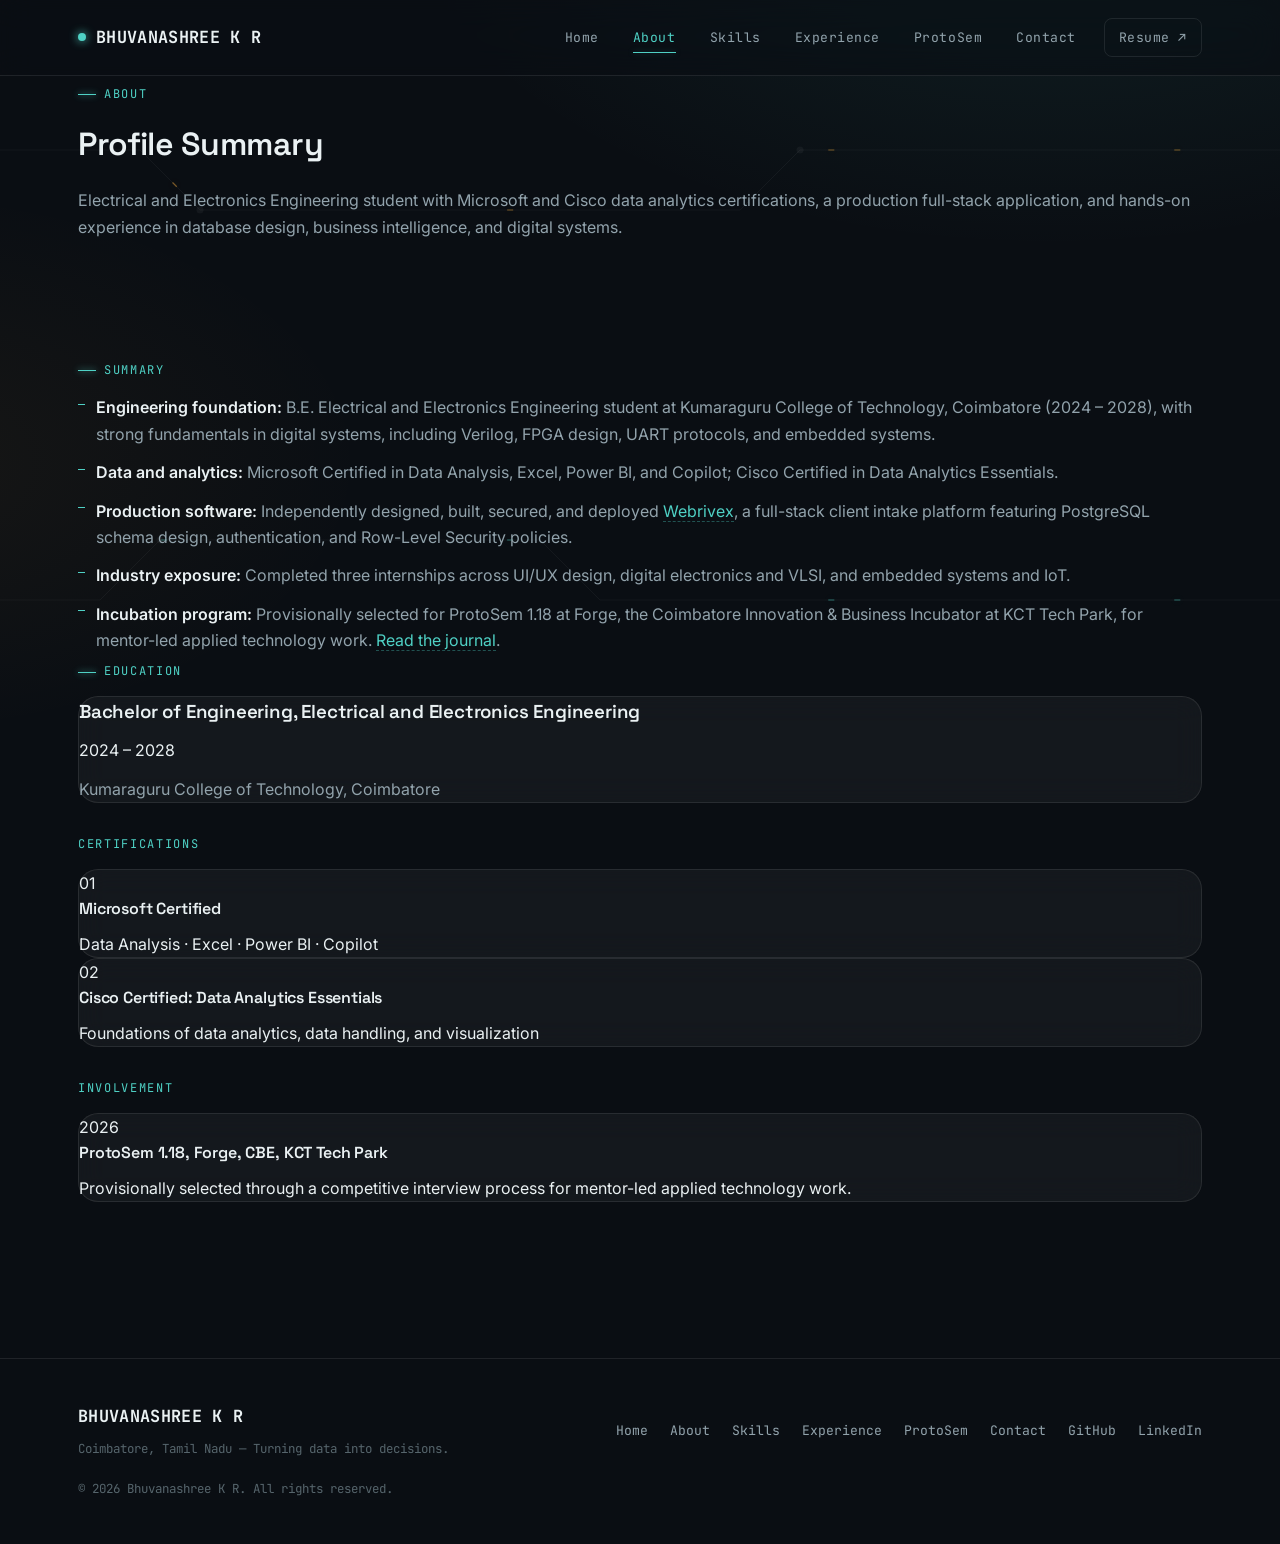
==== commit 9c4842ad: "Update home, about, skills, experience and contact pages; remove footer and nav CTA buttons" ====
--- a/about.html
+++ b/about.html
@@ -36,7 +36,7 @@
 
 <nav class="navbar">
   <div class="container nav-inner">
-    <a href="index.html" class="brand">BHUVANASHREE K R</a>
+    <a href="index.html" class="brand"><span class="dot"></span>BHUVANASHREE K R</a>
     <button class="nav-toggle" aria-label="Toggle navigation" aria-expanded="false">
       <span></span><span></span><span></span>
     </button>
@@ -48,7 +48,6 @@
       <a href="protosem.html">ProtoSem</a>
       <a href="contact.html">Contact</a>
       <a href="Bhuvanashree_KR_Resume.pdf" target="_blank" rel="noopener" class="btn btn-ghost nav-cta">Resume ↗</a>
-      <a href="contact.html" class="btn btn-primary nav-cta">Let's Talk</a>
     </div>
   </div>
 </nav>
@@ -57,7 +56,7 @@
   <div class="container reveal in-view">
     <span class="eyebrow">About</span>
     <h1>Profile Summary</h1>
-    <p>B.E. Electrical & Electronics Engineering student, Microsoft and Cisco certified in data analysis, with applied experience in database design and business intelligence tools.</p>
+    <p>Electrical and Electronics Engineering student with Microsoft and Cisco data analytics certifications, a production full-stack application, and hands-on experience in database design, business intelligence, and digital systems.</p>
   </div>
 </header>
 
@@ -66,18 +65,18 @@
     <div class="about-copy reveal">
       <span class="eyebrow">Summary</span>
       <ul style="display:flex; flex-direction:column; gap:12px; margin-bottom:0;">
-        <li style="color:var(--text-muted); padding-left:18px; position:relative;"><span style="position:absolute; left:0; top:0.6em; width:7px; height:1px; background:var(--trace);"></span>B.E. Electrical & Electronics Engineering student at Kumaraguru College of Technology, Coimbatore (2024 – 2028), with a foundation in digital systems: Verilog, FPGA design, UART protocols, and embedded systems.</li>
-        <li style="color:var(--text-muted); padding-left:18px; position:relative;"><span style="position:absolute; left:0; top:0.6em; width:7px; height:1px; background:var(--trace);"></span>Microsoft Certified in Data Analysis, Excel, Power BI, and Copilot; Cisco Certified in Data Analytics Essentials.</li>
-        <li style="color:var(--text-muted); padding-left:18px; position:relative;"><span style="position:absolute; left:0; top:0.6em; width:7px; height:1px; background:var(--trace);"></span>Independently designed, built, secured, and deployed <a href="index.html#featured" style="color:var(--trace); border-bottom:1px dashed var(--trace-soft);">Webrivex</a>, a full-stack production application — including PostgreSQL schema design, authentication, and Row-Level Security policies.</li>
-        <li style="color:var(--text-muted); padding-left:18px; position:relative;"><span style="position:absolute; left:0; top:0.6em; width:7px; height:1px; background:var(--trace);"></span>Completed three internships spanning UI/UX design, digital electronics & VLSI, and embedded systems & IoT.</li>
-        <li style="color:var(--text-muted); padding-left:18px; position:relative;"><span style="position:absolute; left:0; top:0.6em; width:7px; height:1px; background:var(--trace);"></span>Provisionally selected for ProtoSem 1.18 at Forge, the Coimbatore Innovation & Business Incubator at KCT Tech Park, for mentor-led applied technology work — <a href="protosem.html" style="color:var(--trace); border-bottom:1px dashed var(--trace-soft);">journal here</a>.</li>
+        <li style="color:var(--text-muted); padding-left:18px; position:relative;"><span style="position:absolute; left:0; top:0.6em; width:7px; height:1px; background:var(--trace);"></span><strong style="color:var(--text); font-weight:600;">Engineering foundation:</strong> B.E. Electrical and Electronics Engineering student at Kumaraguru College of Technology, Coimbatore (2024 – 2028), with strong fundamentals in digital systems, including Verilog, FPGA design, UART protocols, and embedded systems.</li>
+        <li style="color:var(--text-muted); padding-left:18px; position:relative;"><span style="position:absolute; left:0; top:0.6em; width:7px; height:1px; background:var(--trace);"></span><strong style="color:var(--text); font-weight:600;">Data and analytics:</strong> Microsoft Certified in Data Analysis, Excel, Power BI, and Copilot; Cisco Certified in Data Analytics Essentials.</li>
+        <li style="color:var(--text-muted); padding-left:18px; position:relative;"><span style="position:absolute; left:0; top:0.6em; width:7px; height:1px; background:var(--trace);"></span><strong style="color:var(--text); font-weight:600;">Production software:</strong> Independently designed, built, secured, and deployed <a href="https://bhuvanashreekr-del.github.io/portfoilo/index.html#featured" style="color:var(--trace); border-bottom:1px dashed var(--trace-soft);">Webrivex</a>, a full-stack client intake platform featuring PostgreSQL schema design, authentication, and Row-Level Security policies.</li>
+        <li style="color:var(--text-muted); padding-left:18px; position:relative;"><span style="position:absolute; left:0; top:0.6em; width:7px; height:1px; background:var(--trace);"></span><strong style="color:var(--text); font-weight:600;">Industry exposure:</strong> Completed three internships across UI/UX design, digital electronics and VLSI, and embedded systems and IoT.</li>
+        <li style="color:var(--text-muted); padding-left:18px; position:relative;"><span style="position:absolute; left:0; top:0.6em; width:7px; height:1px; background:var(--trace);"></span><strong style="color:var(--text); font-weight:600;">Incubation program:</strong> Provisionally selected for ProtoSem 1.18 at Forge, the Coimbatore Innovation & Business Incubator at KCT Tech Park, for mentor-led applied technology work. <a href="https://bhuvanashreekr-del.github.io/portfoilo/protosem.html" style="color:var(--trace); border-bottom:1px dashed var(--trace-soft);">Read the journal</a>.</li>
       </ul>
     </div>
 
     <div class="reveal">
       <span class="eyebrow">Education</span>
       <div class="glass edu-block">
-        <h3>B.E. in Electrical and Electronics Engineering</h3>
+        <h3>Bachelor of Engineering, Electrical and Electronics Engineering</h3>
         <div class="meta">2024 – 2028</div>
         <p style="margin-top:12px; margin-bottom:0;">Kumaraguru College of Technology, Coimbatore</p>
       </div>
@@ -88,14 +87,14 @@
           <span class="idx">01</span>
           <div>
             <h4>Microsoft Certified</h4>
-            <span class="meta">Excel · Copilot · Power BI · Data Analysis</span>
+            <span class="meta">Data Analysis · Excel · Power BI · Copilot</span>
           </div>
         </div>
         <div class="glass credential-item">
           <span class="idx">02</span>
           <div>
-            <h4>Cisco — Data Analytics Essentials</h4>
-            <span class="meta">Foundational data analytics coursework</span>
+            <h4>Cisco Certified: Data Analytics Essentials</h4>
+            <span class="meta">Foundations of data analytics, data handling, and visualization</span>
           </div>
         </div>
       </div>
@@ -105,8 +104,8 @@
         <div class="glass credential-item">
           <span class="idx">2026</span>
           <div>
-            <h4>ProtoSem 1.18 — Forge, CIBI, KCT Tech Park</h4>
-            <span class="meta">Provisionally selected through a competitive interview process for mentor-led applied technology work</span>
+            <h4>ProtoSem 1.18, Forge, CBE, KCT Tech Park</h4>
+            <span class="meta">Provisionally selected through a competitive interview process for mentor-led applied technology work.</span>
           </div>
         </div>
       </div>
--- a/style.css
+++ b/style.css
@@ -406,51 +406,25 @@
 .hero-sub {
   font-size: 1.12rem;
   max-width: 52ch;
-  margin-bottom: 34px;
-}
-.hero-meta {
-  display: flex;
-  gap: 26px;
-  margin-top: 40px;
-  flex-wrap: wrap;
-}
-.hero-meta div { font-family: var(--font-mono); font-size: 0.78rem; color: var(--text-dim); }
-.hero-meta strong { display: block; color: var(--text); font-size: 0.95rem; font-family: var(--font-body); font-weight: 600; }
+  margin-bottom: 0;
+}
 
 .hero-panel {
   position: relative;
 }
-.hero-panel .glass {
-  padding: 30px;
-}
-.pcb-visual {
-  width: 100%;
-  height: auto;
-  display: block;
-}
-.pcb-visual .beam {
-  stroke: var(--trace);
-  stroke-width: 1.6;
-  fill: none;
-  stroke-dasharray: 8 240;
-  filter: drop-shadow(0 0 5px var(--trace-soft));
-  animation: travel 6s linear infinite;
-}
-.pcb-visual .pad { fill: var(--bg-raised); stroke: var(--surface-border); }
-.pcb-visual .pad-lit { fill: var(--trace); opacity: 0.9; }
-.pcb-visual text { font-family: var(--font-mono); fill: var(--text-muted); font-size: 9px; }
-
+
+/* Hero stat cards — stacked in the right column */
 .highlight-strip {
   display: grid;
-  grid-template-columns: repeat(3, 1fr);
+  grid-template-columns: 1fr;
   gap: 20px;
-  margin-top: 40px;
-}
-.highlight-card { padding: 22px 24px; }
+}
+.highlight-card { padding: 30px; }
 .highlight-card .num { font-family: var(--font-display); font-size: 1.5rem; color: var(--trace); margin-bottom: 6px; }
 .highlight-card .label { font-family: var(--font-mono); font-size: 0.78rem; color: var(--text-muted); }
 
-/* Featured project */
+/* Featured project (last section on Home — ends the page cleanly) */
+#featured { padding-bottom: 48px; }
 .feature-project {
   display: grid;
   grid-template-columns: 1fr 1fr;
@@ -466,299 +440,5 @@
   align-items: center;
   justify-content: center;
 }
-.tag-row { display: flex; gap: 8px; flex-wrap: wrap; margin: 16px 0 22px; }
-.tag {
-  font-family: var(--font-mono);
-  font-size: 0.72rem;
-  padding: 5px 11px;
-  border-radius: 20px;
-  border: 1px solid var(--surface-border);
-  color: var(--text-muted);
-  background: var(--surface);
-}
-
-/* =========================================================================
-   PAGE HEADER (non-home pages)
-   ========================================================================= */
-.page-header {
-  padding: 70px 0 40px;
-  border-bottom: 1px solid var(--surface-border);
-}
-.page-header h1 { font-size: clamp(2rem, 4vw, 2.8rem); }
-.page-header p { font-size: 1.05rem; max-width: 60ch; }
-
-/* =========================================================================
-   ABOUT
-   ========================================================================= */
-.about-grid {
-  display: grid;
-  grid-template-columns: 1fr 1fr;
-  gap: 48px;
-  align-items: start;
-}
-.about-copy p { font-size: 1.02rem; }
-.credentials-list { display: flex; flex-direction: column; gap: 14px; margin-top: 10px; }
-.credential-item {
-  display: flex; gap: 14px; align-items: flex-start;
-  padding: 16px 18px;
-}
-.credential-item .idx { font-family: var(--font-mono); color: var(--copper); font-size: 0.85rem; padding-top: 2px; }
-.credential-item h4 { margin-bottom: 4px; font-size: 1rem; }
-.credential-item span.meta { font-family: var(--font-mono); font-size: 0.76rem; color: var(--text-dim); }
-
-.edu-block { padding: 26px; margin-top: 20px; }
-.edu-block h3 { margin-bottom: 4px; }
-.edu-block .meta { font-family: var(--font-mono); font-size: 0.8rem; color: var(--trace); }
-
-/* =========================================================================
-   SKILLS
-   ========================================================================= */
-.skills-grid {
-  display: grid;
-  grid-template-columns: repeat(auto-fit, minmax(260px, 1fr));
-  gap: 24px;
-}
-.skill-card-icon {
-  width: 40px; height: 40px;
-  border-radius: 10px;
-  background: var(--trace-dim);
-  color: var(--trace);
-  display: flex; align-items: center; justify-content: center;
-  margin-bottom: 18px;
-  font-family: var(--font-mono);
-  font-weight: 700;
-}
-.chip-row { display: flex; flex-wrap: wrap; gap: 8px; margin-top: 16px; }
-.chip {
-  font-family: var(--font-mono);
-  font-size: 0.75rem;
-  padding: 6px 12px;
-  border-radius: var(--radius-sm);
-  background: var(--bg-alt);
-  border: 1px solid var(--surface-border);
-  color: var(--text-muted);
-  transition: border-color 0.2s ease, color 0.2s ease;
-}
-.chip:hover { border-color: var(--trace-soft); color: var(--trace); }
-.chip.learning { border-style: dashed; color: var(--copper); }
-.chip.learning::after { content: ' — learning'; opacity: 0.7; }
-
-/* =========================================================================
-   EXPERIENCE (timeline)
-   ========================================================================= */
-.timeline {
-  position: relative;
-  padding-left: 40px;
-}
-.timeline::before {
-  content: '';
-  position: absolute;
-  left: 7px; top: 6px; bottom: 6px;
-  width: 1px;
-  background: linear-gradient(var(--surface-border), var(--trace-soft), var(--surface-border));
-}
-.timeline-item {
-  position: relative;
-  padding-bottom: 46px;
-}
-.timeline-item:last-child { padding-bottom: 0; }
-.timeline-item::before {
-  content: '';
-  position: absolute;
-  left: -40px; top: 6px;
-  width: 15px; height: 15px;
-  border-radius: 50%;
-  background: var(--bg);
-  border: 2px solid var(--trace);
-  box-shadow: 0 0 0 4px var(--bg), 0 0 12px var(--trace-soft);
-}
-.timeline-item .tl-card { padding: 24px 28px; }
-.tl-role { font-size: 1.1rem; margin-bottom: 2px; }
-.tl-org { font-family: var(--font-mono); font-size: 0.82rem; color: var(--trace); }
-.tl-date { font-family: var(--font-mono); font-size: 0.76rem; color: var(--text-dim); float: right; }
-
-/* =========================================================================
-   PROTOSEM (weekly journal)
-   ========================================================================= */
-.protosem-intro { padding: 26px 30px; margin-bottom: 8px; }
-.week-list { display: flex; flex-direction: column; gap: 32px; }
-
-.week-card {
-  background: var(--bg-raised);
-  border: 1px solid var(--surface-border);
-  border-radius: var(--radius-lg);
-  padding: 34px 36px;
-  position: relative;
-  overflow: hidden;
-}
-.week-card::before {
-  content: '';
-  position: absolute;
-  left: 0; top: 0; bottom: 0;
-  width: 3px;
-  background: linear-gradient(var(--trace), var(--copper));
-}
-.week-header {
-  display: flex;
-  align-items: baseline;
-  justify-content: space-between;
-  gap: 16px;
-  margin-bottom: 6px;
-  flex-wrap: wrap;
-}
-.week-header h2 {
-  font-family: var(--font-mono);
-  font-size: 0.95rem;
-  color: var(--trace);
-  letter-spacing: 0.06em;
-  margin: 0;
-}
-.week-header span {
-  font-family: var(--font-mono);
-  font-size: 0.78rem;
-  color: var(--text-dim);
-}
-.week-card h3 { font-size: 1.35rem; margin-bottom: 14px; }
-.week-card h4 {
-  font-family: var(--font-mono);
-  font-size: 0.78rem;
-  letter-spacing: 0.08em;
-  text-transform: uppercase;
-  color: var(--copper);
-  margin: 22px 0 10px;
-}
-.week-card ul { display: flex; flex-direction: column; gap: 8px; }
-.week-card ul li {
-  position: relative;
-  padding-left: 20px;
-  color: var(--text-muted);
-}
-.week-card ul li::before {
-  content: '';
-  position: absolute;
-  left: 0; top: 0.55em;
-  width: 7px; height: 1px;
-  background: var(--trace);
-}
-.week-images {
-  display: grid;
-  grid-template-columns: repeat(auto-fit, minmax(200px, 1fr));
-  gap: 14px;
-  margin-top: 18px;
- <img src=""
-}
-.week-images img {
-  width: 100%;
-  border-radius: var(--radius-sm);
-  border: 1px solid var(--surface-border);
-}
-.week-images:empty { display: none; }
-.resource-links a {
-  
-  display: inline-block;
-  font-family: var(--font-mono);
-  font-size: 0.82rem;
-  color: var(--trace);
-  border-bottom: 1px dashed var(--trace-soft);
-  margin-right: 4px;
-}
-
-/* =========================================================================
-   CONTACT
-   ========================================================================= */
-.contact-grid {
-  display: grid;
-  grid-template-columns: 0.9fr 1.1fr;
-  gap: 40px;
-  align-items: start;
-}
-.contact-info-card { padding: 32px; }
-.contact-row {
-  display: flex;
-  align-items: center;
-  gap: 14px;
-  padding: 14px 0;
-  border-bottom: 1px solid var(--surface-border);
-}
-.contact-row:last-child { border-bottom: none; }
-.contact-row .ci-label {
-  font-family: var(--font-mono);
-  font-size: 0.72rem;
-  color: var(--text-dim);
-  text-transform: uppercase;
-  letter-spacing: 0.06em;
-  width: 84px;
-  flex-shrink: 0;
-}
-.contact-row a, .contact-row span.value { color: var(--text); font-size: 0.95rem; }
-.contact-row a:hover { color: var(--trace); }
-
-.contact-form { padding: 32px; }
-.form-group { margin-bottom: 20px; }
-.form-group label {
-  display: block;
-  font-family: var(--font-mono);
-  font-size: 0.75rem;
-  color: var(--text-muted);
-  margin-bottom: 8px;
-  letter-spacing: 0.04em;
-}
-.form-group input, .form-group textarea {
-  width: 100%;
-  background: var(--bg-alt);
-  border: 1px solid var(--surface-border);
-  border-radius: var(--radius-sm);
-  padding: 13px 14px;
-  color: var(--text);
-  font-family: var(--font-body);
-  font-size: 0.95rem;
-  transition: border-color 0.2s ease, box-shadow 0.2s ease;
-}
-.form-group input:focus, .form-group textarea:focus {
-  border-color: var(--trace);
-  box-shadow: 0 0 0 3px var(--trace-dim);
-  outline: none;
-}
-.form-group textarea { resize: vertical; min-height: 130px; }
-.form-note { font-family: var(--font-mono); font-size: 0.74rem; color: var(--text-dim); margin-top: 4px; }
-
-/* =========================================================================
-   RESPONSIVE
-   ========================================================================= */
-@media (max-width: 980px) {
-  .hero-grid { grid-template-columns: 1fr; }
-  .hero-panel { order: -1; }
-  .about-grid { grid-template-columns: 1fr; }
-  .feature-project { grid-template-columns: 1fr; }
-  .feature-project .fp-visual { border-left: none; border-top: 1px solid var(--surface-border); }
-  .contact-grid { grid-template-columns: 1fr; }
-  .highlight-strip { grid-template-columns: 1fr 1fr; }
-}
-
-@media (max-width: 760px) {
-  .nav-links {
-    position: absolute;
-    top: var(--nav-h);
-    left: 0; right: 0;
-    flex-direction: column;
-    align-items: stretch;
-    background: rgba(10, 14, 19, 0.97);
-    backdrop-filter: blur(16px);
-    border-bottom: 1px solid var(--surface-border);
-    padding: 10px 20px 20px;
-    gap: 2px;
-    max-height: 0;
-    overflow: hidden;
-    transition: max-height 0.3s ease;
-  }
-  .nav-links.open { max-height: 420px; }
-  .nav-links a { padding: 12px 8px; }
-  .nav-links a::after { left: 8px; right: 8px; }
-  .nav-toggle { display: flex; }
-  .nav-cta { margin: 8px; }
-  .highlight-strip { grid-template-columns: 1fr; }
-  .skills-grid { grid-template-columns: 1fr; }
-  .week-card { padding: 26px 20px; }
-  .section { padding: 64px 0; }
-  .tl-date { float: none; display: block; margin-top: 4px; }
-}
+
+/* Webrivex architecture
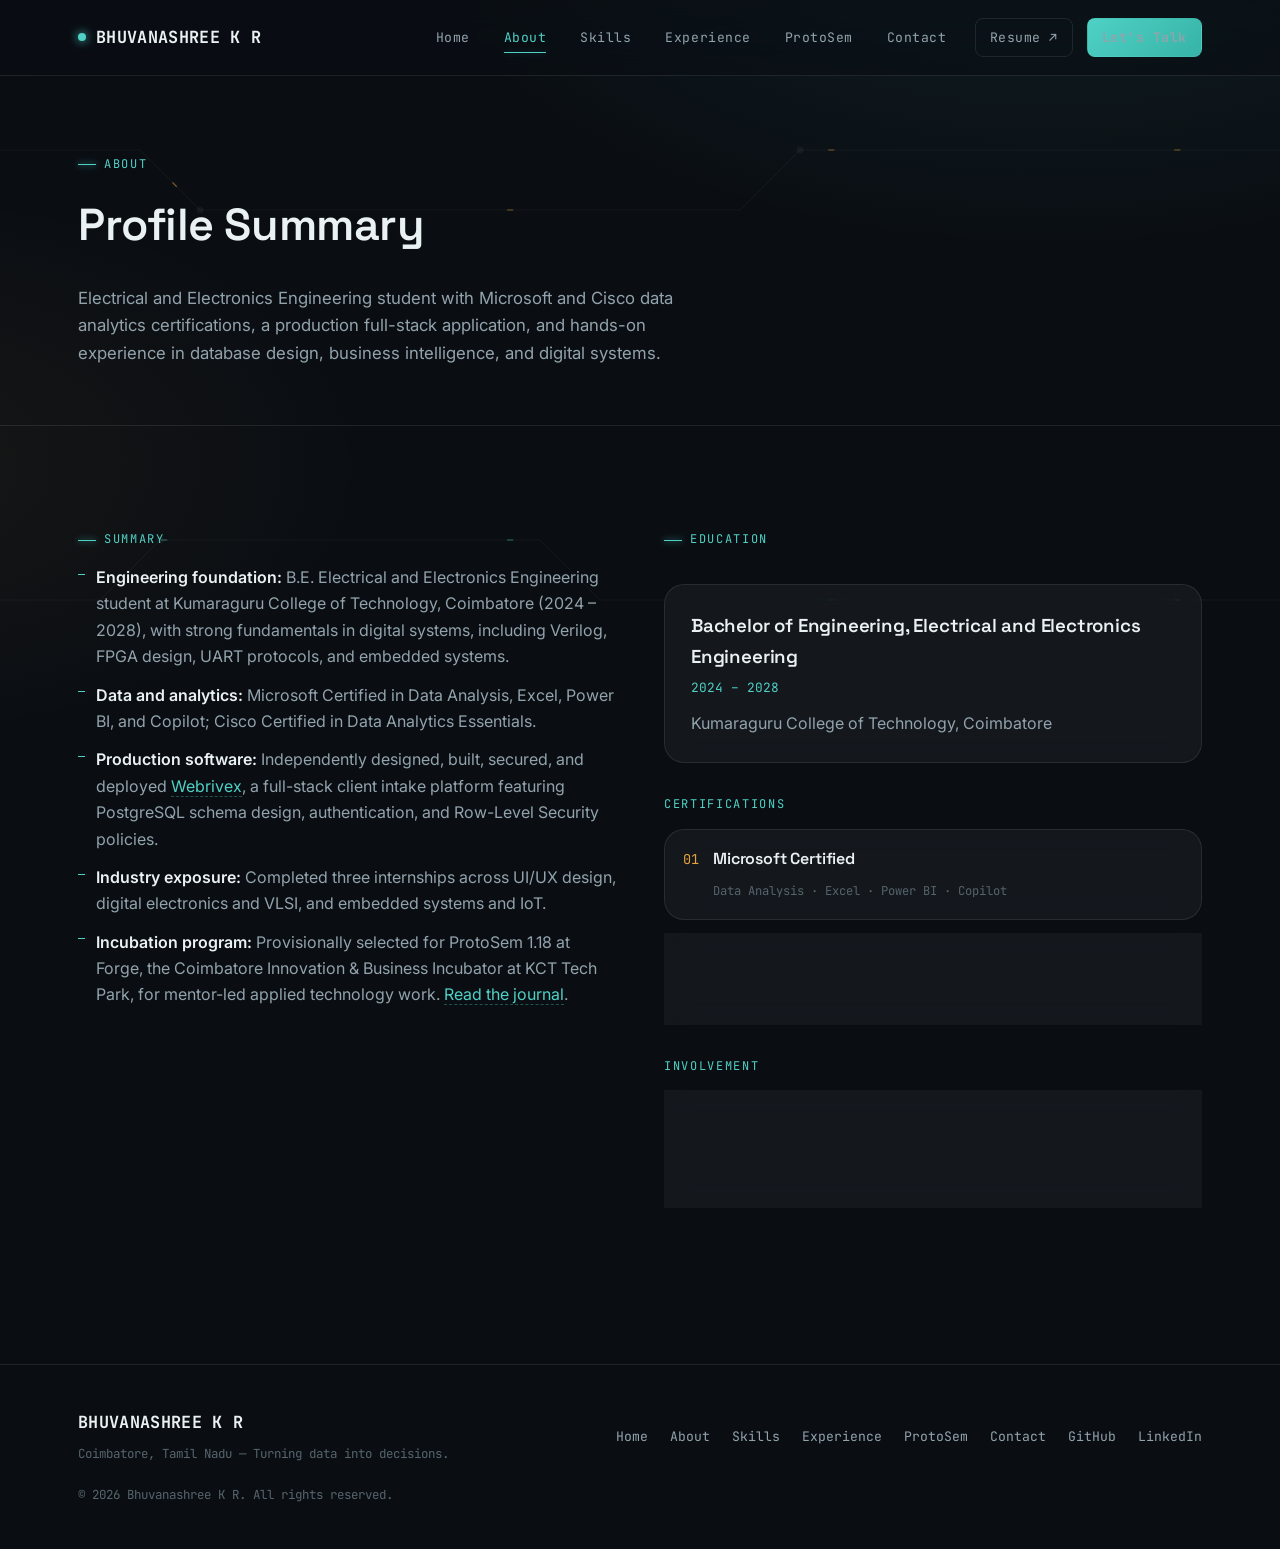
==== commit d15f2adb: "Restore old theme and layout with updated content" ====
--- a/about.html
+++ b/about.html
@@ -48,6 +48,7 @@
       <a href="protosem.html">ProtoSem</a>
       <a href="contact.html">Contact</a>
       <a href="Bhuvanashree_KR_Resume.pdf" target="_blank" rel="noopener" class="btn btn-ghost nav-cta">Resume ↗</a>
+      <a href="contact.html" class="btn btn-primary nav-cta">Let's Talk</a>
     </div>
   </div>
 </nav>
--- a/style.css
+++ b/style.css
@@ -406,25 +406,51 @@
 .hero-sub {
   font-size: 1.12rem;
   max-width: 52ch;
-  margin-bottom: 0;
-}
+  margin-bottom: 34px;
+}
+.hero-meta {
+  display: flex;
+  gap: 26px;
+  margin-top: 40px;
+  flex-wrap: wrap;
+}
+.hero-meta div { font-family: var(--font-mono); font-size: 0.78rem; color: var(--text-dim); }
+.hero-meta strong { display: block; color: var(--text); font-size: 0.95rem; font-family: var(--font-body); font-weight: 600; }
 
 .hero-panel {
   position: relative;
 }
-
-/* Hero stat cards — stacked in the right column */
+.hero-panel .glass {
+  padding: 30px;
+}
+.pcb-visual {
+  width: 100%;
+  height: auto;
+  display: block;
+}
+.pcb-visual .beam {
+  stroke: var(--trace);
+  stroke-width: 1.6;
+  fill: none;
+  stroke-dasharray: 8 240;
+  filter: drop-shadow(0 0 5px var(--trace-soft));
+  animation: travel 6s linear infinite;
+}
+.pcb-visual .pad { fill: var(--bg-raised); stroke: var(--surface-border); }
+.pcb-visual .pad-lit { fill: var(--trace); opacity: 0.9; }
+.pcb-visual text { font-family: var(--font-mono); fill: var(--text-muted); font-size: 9px; }
+
 .highlight-strip {
   display: grid;
-  grid-template-columns: 1fr;
+  grid-template-columns: repeat(3, 1fr);
   gap: 20px;
-}
-.highlight-card { padding: 30px; }
+  margin-top: 40px;
+}
+.highlight-card { padding: 22px 24px; }
 .highlight-card .num { font-family: var(--font-display); font-size: 1.5rem; color: var(--trace); margin-bottom: 6px; }
 .highlight-card .label { font-family: var(--font-mono); font-size: 0.78rem; color: var(--text-muted); }
 
-/* Featured project (last section on Home — ends the page cleanly) */
-#featured { padding-bottom: 48px; }
+/* Featured project */
 .feature-project {
   display: grid;
   grid-template-columns: 1fr 1fr;
@@ -440,5 +466,303 @@
   align-items: center;
   justify-content: center;
 }
-
-/* Webrivex architecture+.tag-row { display: flex; gap: 8px; flex-wrap: wrap; margin: 16px 0 22px; }
+.tag {
+  font-family: var(--font-mono);
+  font-size: 0.72rem;
+  padding: 5px 11px;
+  border-radius: 20px;
+  border: 1px solid var(--surface-border);
+  color: var(--text-muted);
+  background: var(--surface);
+}
+
+/* =========================================================================
+   PAGE HEADER (non-home pages)
+   ========================================================================= */
+.page-header {
+  padding: 70px 0 40px;
+  border-bottom: 1px solid var(--surface-border);
+}
+.page-header h1 { font-size: clamp(2rem, 4vw, 2.8rem); }
+.page-header p { font-size: 1.05rem; max-width: 60ch; }
+
+/* =========================================================================
+   ABOUT
+   ========================================================================= */
+.about-grid {
+  display: grid;
+  grid-template-columns: 1fr 1fr;
+  gap: 48px;
+  align-items: start;
+}
+.about-copy p { font-size: 1.02rem; }
+.credentials-list { display: flex; flex-direction: column; gap: 14px; margin-top: 10px; }
+.credential-item {
+  display: flex; gap: 14px; align-items: flex-start;
+  padding: 16px 18px;
+}
+.credential-item .idx { font-family: var(--font-mono); color: var(--copper); font-size: 0.85rem; padding-top: 2px; }
+.credential-item h4 { margin-bottom: 4px; font-size: 1rem; }
+.credential-item span.meta { font-family: var(--font-mono); font-size: 0.76rem; color: var(--text-dim); }
+
+.edu-block { padding: 26px; margin-top: 20px; }
+.edu-block h3 { margin-bottom: 4px; }
+.edu-block .meta { font-family: var(--font-mono); font-size: 0.8rem; color: var(--trace); }
+
+/* =========================================================================
+   SKILLS
+   ========================================================================= */
+.skills-grid {
+  display: grid;
+  grid-template-columns: repeat(auto-fit, minmax(260px, 1fr));
+  gap: 24px;
+}
+.skill-card-icon {
+  width: 40px; height: 40px;
+  border-radius: 10px;
+  background: var(--trace-dim);
+  color: var(--trace);
+  display: flex; align-items: center; justify-content: center;
+  margin-bottom: 18px;
+  font-family: var(--font-mono);
+  font-weight: 700;
+}
+.chip-row { display: flex; flex-wrap: wrap; gap: 8px; margin-top: 16px; }
+.chip {
+  font-family: var(--font-mono);
+  font-size: 0.75rem;
+  padding: 6px 12px;
+  border-radius: var(--radius-sm);
+  background: var(--bg-alt);
+  border: 1px solid var(--surface-border);
+  color: var(--text-muted);
+  transition: border-color 0.2s ease, color 0.2s ease;
+}
+.chip:hover { border-color: var(--trace-soft); color: var(--trace); }
+.chip.learning { border-style: dashed; color: var(--copper); }
+.chip.learning::after { content: ' — learning'; opacity: 0.7; }
+
+/* =========================================================================
+   EXPERIENCE (timeline)
+   ========================================================================= */
+.timeline {
+  position: relative;
+  padding-left: 40px;
+}
+.timeline::before {
+  content: '';
+  position: absolute;
+  left: 7px; top: 6px; bottom: 6px;
+  width: 1px;
+  background: linear-gradient(var(--surface-border), var(--trace-soft), var(--surface-border));
+}
+.timeline-item {
+  position: relative;
+  padding-bottom: 46px;
+}
+.timeline-item:last-child { padding-bottom: 0; }
+.timeline-item::before {
+  content: '';
+  position: absolute;
+  left: -40px; top: 6px;
+  width: 15px; height: 15px;
+  border-radius: 50%;
+  background: var(--bg);
+  border: 2px solid var(--trace);
+  box-shadow: 0 0 0 4px var(--bg), 0 0 12px var(--trace-soft);
+}
+.timeline-item .tl-card { padding: 24px 28px; }
+.tl-role { font-size: 1.1rem; margin-bottom: 2px; }
+.tl-org { font-family: var(--font-mono); font-size: 0.82rem; color: var(--trace); }
+.tl-date { font-family: var(--font-mono); font-size: 0.76rem; color: var(--text-dim); float: right; }
+.tl-card ul { display: flex; flex-direction: column; gap: 8px; margin-bottom: 4px; }
+.tl-card ul li { position: relative; padding-left: 20px; color: var(--text-muted); }
+.tl-card ul li::before { content: ''; position: absolute; left: 0; top: 0.7em; width: 7px; height: 1px; background: var(--trace); }
+.tl-card strong { color: var(--text); font-weight: 600; }
+
+/* =========================================================================
+   PROTOSEM (weekly journal)
+   ========================================================================= */
+.protosem-intro { padding: 26px 30px; margin-bottom: 8px; }
+.week-list { display: flex; flex-direction: column; gap: 32px; }
+
+.week-card {
+  background: var(--bg-raised);
+  border: 1px solid var(--surface-border);
+  border-radius: var(--radius-lg);
+  padding: 34px 36px;
+  position: relative;
+  overflow: hidden;
+}
+.week-card::before {
+  content: '';
+  position: absolute;
+  left: 0; top: 0; bottom: 0;
+  width: 3px;
+  background: linear-gradient(var(--trace), var(--copper));
+}
+.week-header {
+  display: flex;
+  align-items: baseline;
+  justify-content: space-between;
+  gap: 16px;
+  margin-bottom: 6px;
+  flex-wrap: wrap;
+}
+.week-header h2 {
+  font-family: var(--font-mono);
+  font-size: 0.95rem;
+  color: var(--trace);
+  letter-spacing: 0.06em;
+  margin: 0;
+}
+.week-header span {
+  font-family: var(--font-mono);
+  font-size: 0.78rem;
+  color: var(--text-dim);
+}
+.week-card h3 { font-size: 1.35rem; margin-bottom: 14px; }
+.week-card h4 {
+  font-family: var(--font-mono);
+  font-size: 0.78rem;
+  letter-spacing: 0.08em;
+  text-transform: uppercase;
+  color: var(--copper);
+  margin: 22px 0 10px;
+}
+.week-card ul { display: flex; flex-direction: column; gap: 8px; }
+.week-card ul li {
+  position: relative;
+  padding-left: 20px;
+  color: var(--text-muted);
+}
+.week-card ul li::before {
+  content: '';
+  position: absolute;
+  left: 0; top: 0.55em;
+  width: 7px; height: 1px;
+  background: var(--trace);
+}
+.week-images {
+  display: grid;
+  grid-template-columns: repeat(auto-fit, minmax(200px, 1fr));
+  gap: 14px;
+  margin-top: 18px;
+ <img src=""
+}
+.week-images img {
+  width: 100%;
+  border-radius: var(--radius-sm);
+  border: 1px solid var(--surface-border);
+}
+.week-images:empty { display: none; }
+.resource-links a {
+  
+  display: inline-block;
+  font-family: var(--font-mono);
+  font-size: 0.82rem;
+  color: var(--trace);
+  border-bottom: 1px dashed var(--trace-soft);
+  margin-right: 4px;
+}
+
+/* =========================================================================
+   CONTACT
+   ========================================================================= */
+.contact-grid {
+  display: grid;
+  grid-template-columns: 0.9fr 1.1fr;
+  gap: 40px;
+  align-items: start;
+}
+.contact-info-card { padding: 32px; }
+.contact-row {
+  display: flex;
+  align-items: center;
+  gap: 14px;
+  padding: 14px 0;
+  border-bottom: 1px solid var(--surface-border);
+}
+.contact-row:last-child { border-bottom: none; }
+.contact-row .ci-label {
+  font-family: var(--font-mono);
+  font-size: 0.72rem;
+  color: var(--text-dim);
+  text-transform: uppercase;
+  letter-spacing: 0.06em;
+  width: 84px;
+  flex-shrink: 0;
+}
+.contact-row a, .contact-row span.value { color: var(--text); font-size: 0.95rem; }
+.contact-row a:hover { color: var(--trace); }
+
+.contact-form { padding: 32px; }
+.form-group { margin-bottom: 20px; }
+.form-group label {
+  display: block;
+  font-family: var(--font-mono);
+  font-size: 0.75rem;
+  color: var(--text-muted);
+  margin-bottom: 8px;
+  letter-spacing: 0.04em;
+}
+.form-group input, .form-group textarea {
+  width: 100%;
+  background: var(--bg-alt);
+  border: 1px solid var(--surface-border);
+  border-radius: var(--radius-sm);
+  padding: 13px 14px;
+  color: var(--text);
+  font-family: var(--font-body);
+  font-size: 0.95rem;
+  transition: border-color 0.2s ease, box-shadow 0.2s ease;
+}
+.form-group input:focus, .form-group textarea:focus {
+  border-color: var(--trace);
+  box-shadow: 0 0 0 3px var(--trace-dim);
+  outline: none;
+}
+.form-group textarea { resize: vertical; min-height: 130px; }
+.form-note { font-family: var(--font-mono); font-size: 0.74rem; color: var(--text-dim); margin-top: 4px; }
+
+/* =========================================================================
+   RESPONSIVE
+   ========================================================================= */
+@media (max-width: 980px) {
+  .hero-grid { grid-template-columns: 1fr; }
+  .hero-panel { order: -1; }
+  .about-grid { grid-template-columns: 1fr; }
+  .feature-project { grid-template-columns: 1fr; }
+  .feature-project .fp-visual { border-left: none; border-top: 1px solid var(--surface-border); }
+  .contact-grid { grid-template-columns: 1fr; }
+  .highlight-strip { grid-template-columns: 1fr 1fr; }
+}
+
+@media (max-width: 760px) {
+  .nav-links {
+    position: absolute;
+    top: var(--nav-h);
+    left: 0; right: 0;
+    flex-direction: column;
+    align-items: stretch;
+    background: rgba(10, 14, 19, 0.97);
+    backdrop-filter: blur(16px);
+    border-bottom: 1px solid var(--surface-border);
+    padding: 10px 20px 20px;
+    gap: 2px;
+    max-height: 0;
+    overflow: hidden;
+    transition: max-height 0.3s ease;
+  }
+  .nav-links.open { max-height: 420px; }
+  .nav-links a { padding: 12px 8px; }
+  .nav-links a::after { left: 8px; right: 8px; }
+  .nav-toggle { display: flex; }
+  .nav-cta { margin: 8px; }
+  .highlight-strip { grid-template-columns: 1fr; }
+  .skills-grid { grid-template-columns: 1fr; }
+  .week-card { padding: 26px 20px; }
+  .section { padding: 64px 0; }
+  .tl-date { float: none; display: block; margin-top: 4px; }
+}
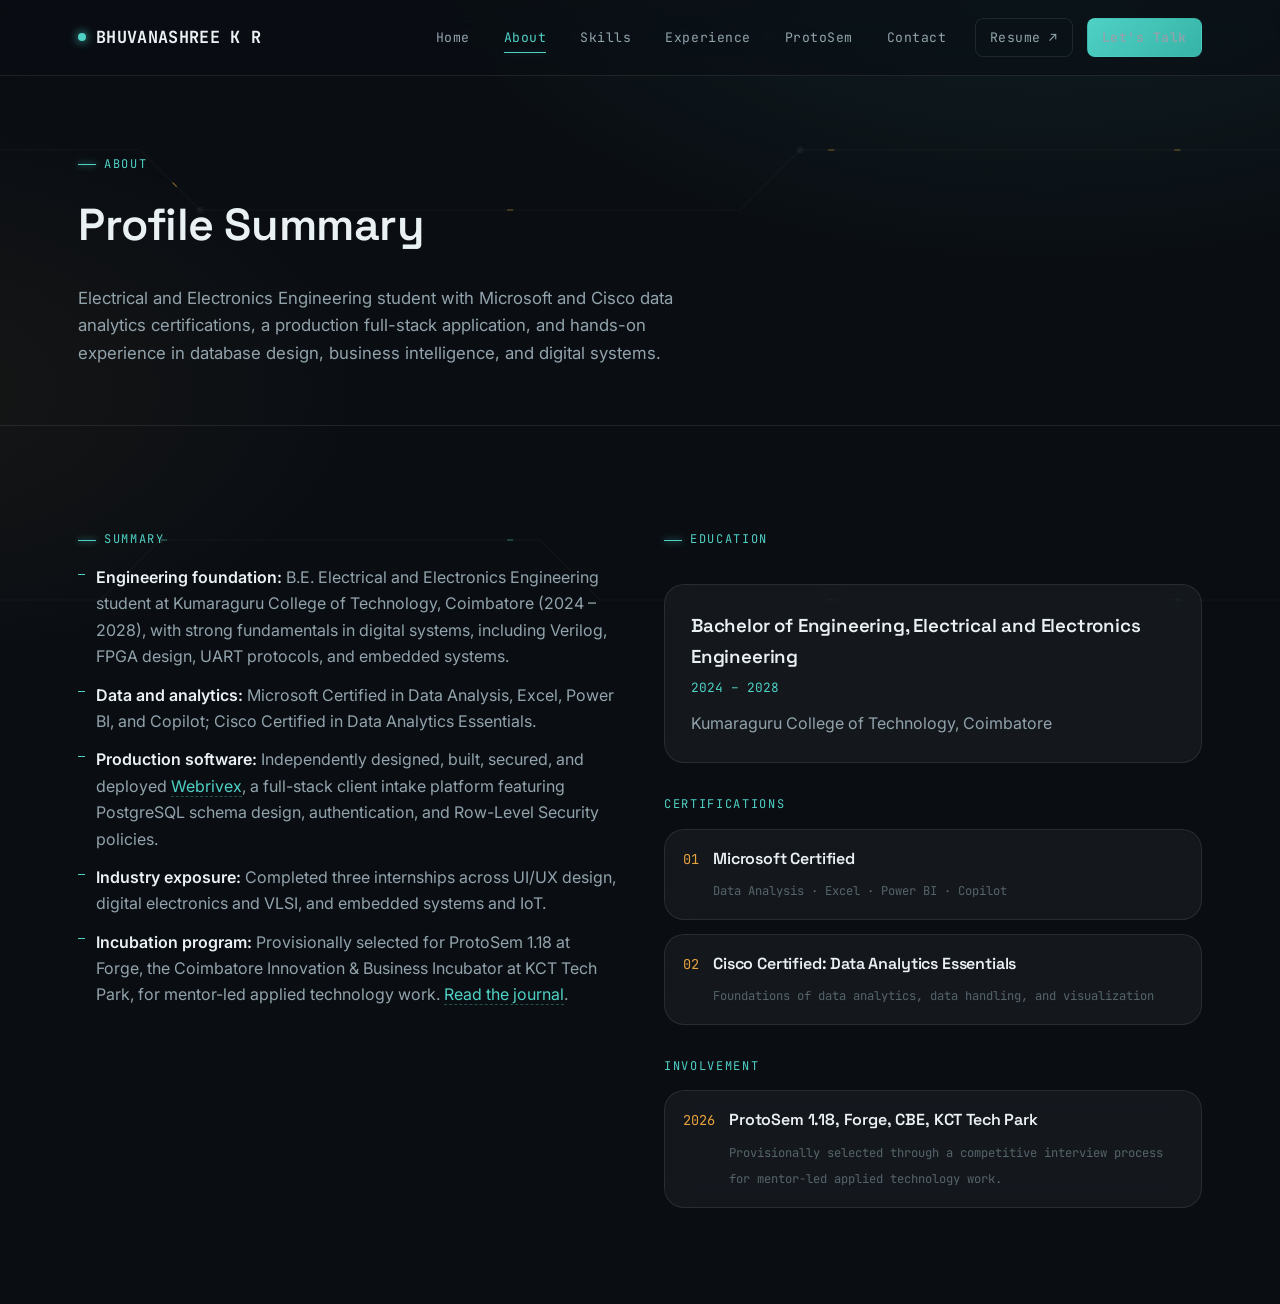
==== commit 041cfd53: "Fix ProtoSem tabs, remove footer, update skills and contact pages" ====
--- a/about.html
+++ b/about.html
@@ -114,26 +114,6 @@
   </div>
 </section>
 
-<footer class="site-footer">
-  <div class="container footer-inner">
-    <div>
-      <div class="brand" style="margin-bottom:8px;">BHUVANASHREE K R</div>
-      <div class="footer-note">Coimbatore, Tamil Nadu — Turning data into decisions.</div>
-    </div>
-    <div class="footer-links">
-      <a href="index.html">Home</a>
-      <a href="about.html">About</a>
-      <a href="skills.html">Skills</a>
-      <a href="experience.html">Experience</a>
-      <a href="protosem.html">ProtoSem</a>
-      <a href="contact.html">Contact</a>
-      <a href="https://github.com/bhuvanashreekr-del" target="_blank" rel="noopener">GitHub</a>
-      <a href="https://www.linkedin.com/in/bhuvanashree07" target="_blank" rel="noopener">LinkedIn</a>
-    </div>
-  </div>
-  <div class="container footer-note" style="margin-top:20px;">© <span class="js-year"></span> Bhuvanashree K R. All rights reserved.</div>
-</footer>
-
 <button class="back-to-top" aria-label="Back to top">↑</button>
 <script src="script.js"></script>
 </body>
--- a/style.css
+++ b/style.css
@@ -649,7 +649,6 @@
   grid-template-columns: repeat(auto-fit, minmax(200px, 1fr));
   gap: 14px;
   margin-top: 18px;
- <img src=""
 }
 .week-images img {
   width: 100%;
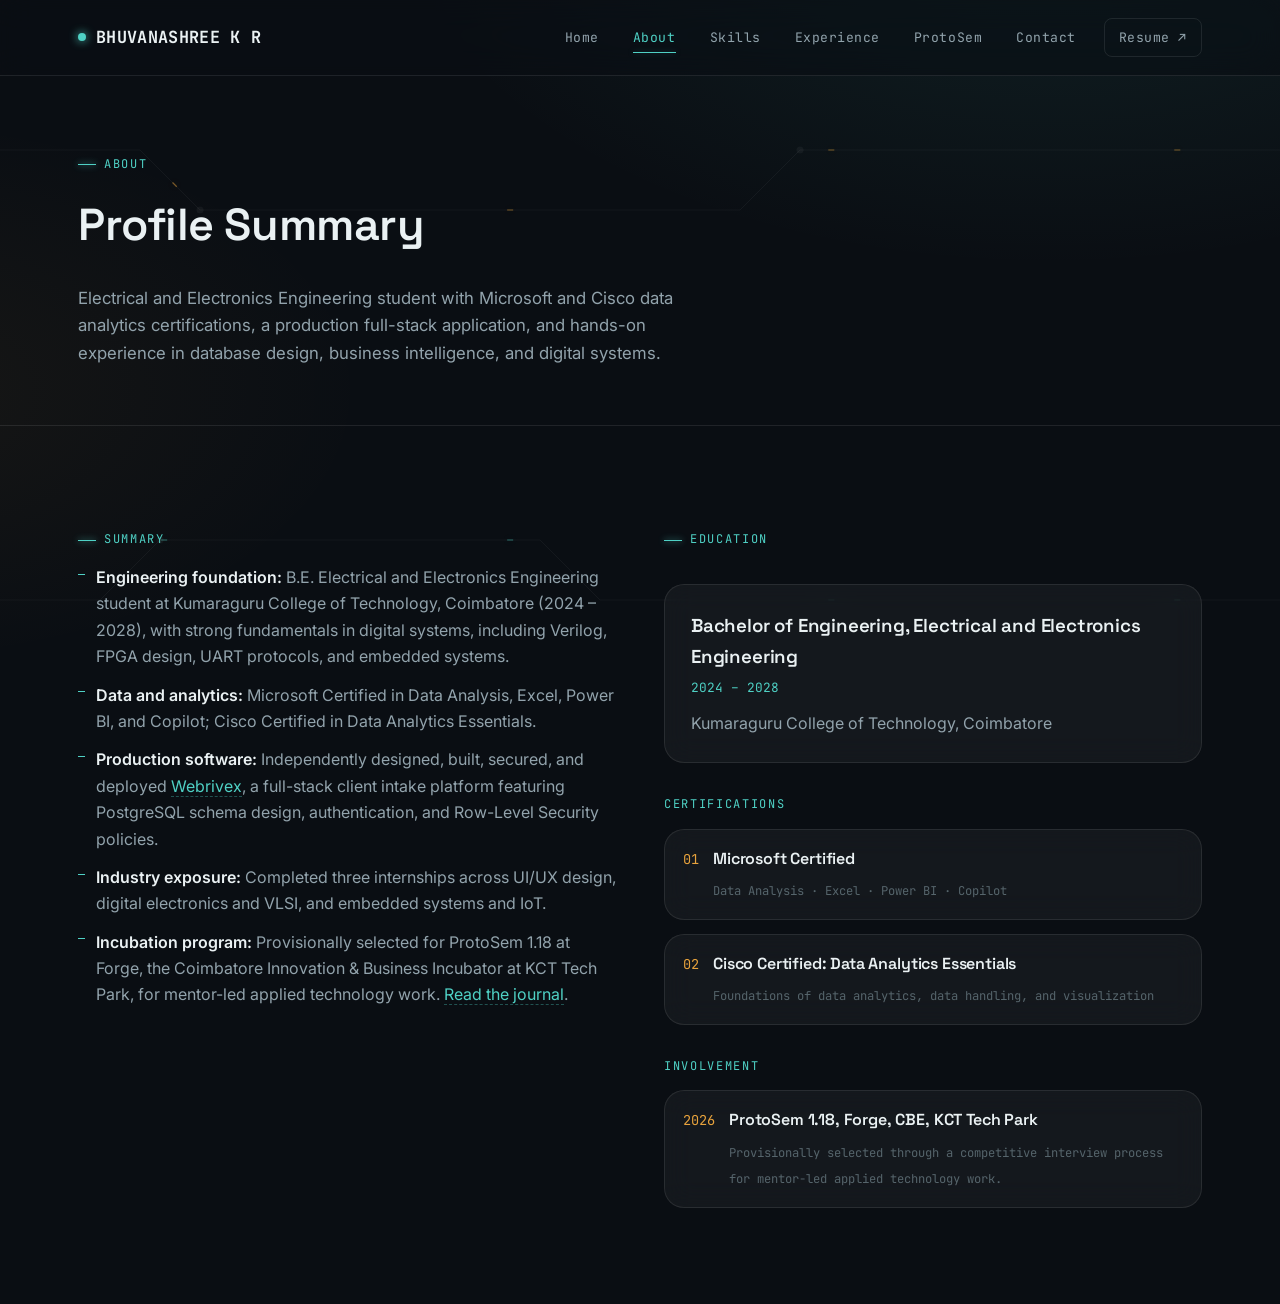
==== commit 30ddc157: "Update site" ====
--- a/about.html
+++ b/about.html
@@ -48,7 +48,6 @@
       <a href="protosem.html">ProtoSem</a>
       <a href="contact.html">Contact</a>
       <a href="Bhuvanashree_KR_Resume.pdf" target="_blank" rel="noopener" class="btn btn-ghost nav-cta">Resume ↗</a>
-      <a href="contact.html" class="btn btn-primary nav-cta">Let's Talk</a>
     </div>
   </div>
 </nav>
--- a/style.css
+++ b/style.css
@@ -256,6 +256,8 @@
 .nav-links a.active::after { transform: scaleX(1); }
 
 .nav-cta { margin-left: 8px; }
+.nav-links a.btn-primary { color: #06181A; }
+.nav-links a.btn-primary::after { display: none; }
 
 .nav-toggle {
   display: none;
@@ -333,24 +335,6 @@
   transition: opacity 0.7s ease, transform 0.7s ease;
 }
 .reveal.in-view { opacity: 1; transform: translateY(0); }
-
-/* ---------------------------------- Footer ---------------------------------- */
-.site-footer {
-  border-top: 1px solid var(--surface-border);
-  padding: 44px 0;
-  margin-top: 60px;
-}
-.footer-inner {
-  display: flex;
-  flex-wrap: wrap;
-  gap: 20px;
-  align-items: center;
-  justify-content: space-between;
-}
-.footer-links { display: flex; gap: 22px; flex-wrap: wrap; }
-.footer-links a { font-family: var(--font-mono); font-size: 0.82rem; color: var(--text-muted); transition: color 0.2s ease; }
-.footer-links a:hover { color: var(--trace); }
-.footer-note { font-family: var(--font-mono); font-size: 0.78rem; color: var(--text-dim); }
 
 .back-to-top {
   position: fixed;
@@ -408,37 +392,14 @@
   max-width: 52ch;
   margin-bottom: 34px;
 }
-.hero-meta {
-  display: flex;
-  gap: 26px;
-  margin-top: 40px;
-  flex-wrap: wrap;
-}
-.hero-meta div { font-family: var(--font-mono); font-size: 0.78rem; color: var(--text-dim); }
-.hero-meta strong { display: block; color: var(--text); font-size: 0.95rem; font-family: var(--font-body); font-weight: 600; }
-
 .hero-panel {
   position: relative;
 }
-.hero-panel .glass {
-  padding: 30px;
-}
-.pcb-visual {
-  width: 100%;
-  height: auto;
-  display: block;
-}
-.pcb-visual .beam {
-  stroke: var(--trace);
-  stroke-width: 1.6;
-  fill: none;
-  stroke-dasharray: 8 240;
-  filter: drop-shadow(0 0 5px var(--trace-soft));
-  animation: travel 6s linear infinite;
-}
-.pcb-visual .pad { fill: var(--bg-raised); stroke: var(--surface-border); }
-.pcb-visual .pad-lit { fill: var(--trace); opacity: 0.9; }
-.pcb-visual text { font-family: var(--font-mono); fill: var(--text-muted); font-size: 9px; }
+/* Webrivex card inside the hero's right column: stacked copy + visual */
+.hero-panel .feature-project { grid-template-columns: 1fr; }
+.hero-panel .feature-project .fp-copy { padding: 30px; }
+.hero-panel .feature-project .fp-visual { border-left: none; border-top: 1px solid var(--surface-border); padding: 28px; }
+.hero-panel .feature-project .fp-visual svg { max-width: 100%; height: auto; }
 
 .highlight-strip {
   display: grid;
@@ -446,7 +407,7 @@
   gap: 20px;
   margin-top: 40px;
 }
-.highlight-card { padding: 22px 24px; }
+.highlight-card { padding: 30px; }
 .highlight-card .num { font-family: var(--font-display); font-size: 1.5rem; color: var(--trace); margin-bottom: 6px; }
 .highlight-card .label { font-family: var(--font-mono); font-size: 0.78rem; color: var(--text-muted); }
 
@@ -517,16 +478,6 @@
   display: grid;
   grid-template-columns: repeat(auto-fit, minmax(260px, 1fr));
   gap: 24px;
-}
-.skill-card-icon {
-  width: 40px; height: 40px;
-  border-radius: 10px;
-  background: var(--trace-dim);
-  color: var(--trace);
-  display: flex; align-items: center; justify-content: center;
-  margin-bottom: 18px;
-  font-family: var(--font-mono);
-  font-weight: 700;
 }
 .chip-row { display: flex; flex-wrap: wrap; gap: 8px; margin-top: 16px; }
 .chip {
@@ -540,8 +491,6 @@
   transition: border-color 0.2s ease, color 0.2s ease;
 }
 .chip:hover { border-color: var(--trace-soft); color: var(--trace); }
-.chip.learning { border-style: dashed; color: var(--copper); }
-.chip.learning::after { content: ' — learning'; opacity: 0.7; }
 
 /* =========================================================================
    EXPERIENCE (timeline)
@@ -657,7 +606,6 @@
 }
 .week-images:empty { display: none; }
 .resource-links a {
-  
   display: inline-block;
   font-family: var(--font-mono);
   font-size: 0.82rem;
@@ -764,4 +712,4 @@
   .week-card { padding: 26px 20px; }
   .section { padding: 64px 0; }
   .tl-date { float: none; display: block; margin-top: 4px; }
-}
+}
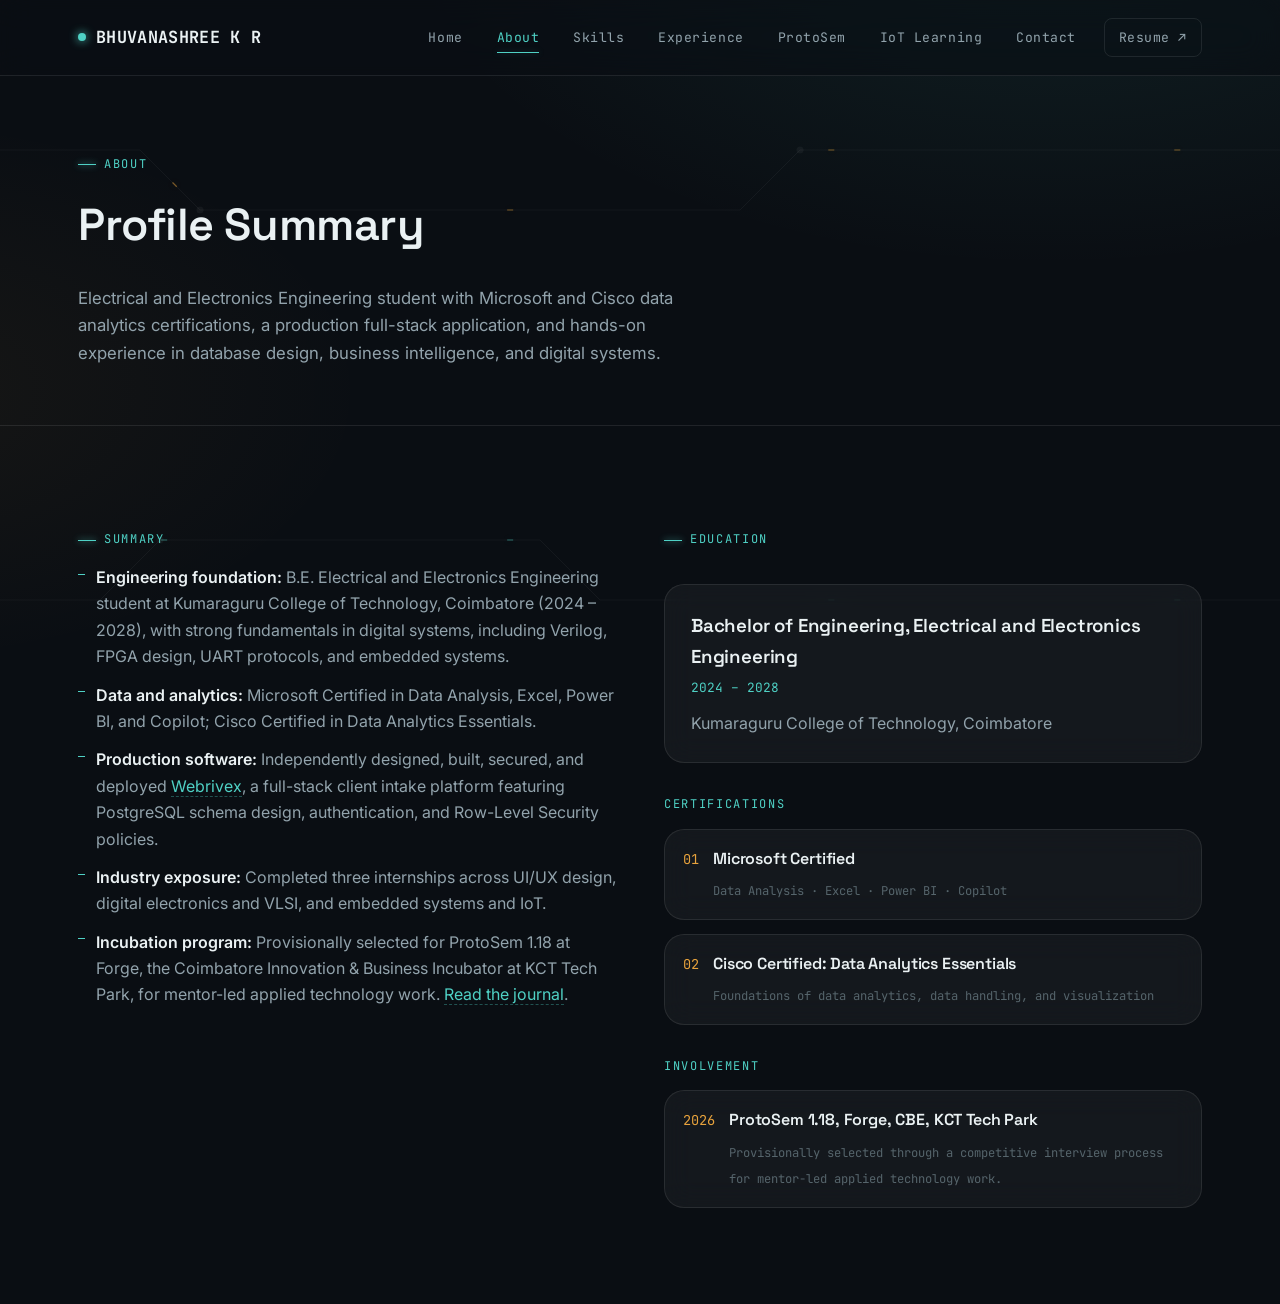
==== commit f114fed6: "Add IoT Learning section and assignment pages" ====
--- a/about.html
+++ b/about.html
@@ -46,6 +46,7 @@
       <a href="skills.html">Skills</a>
       <a href="experience.html">Experience</a>
       <a href="protosem.html">ProtoSem</a>
+      <a href="iot.html">IoT Learning</a>
       <a href="contact.html">Contact</a>
       <a href="Bhuvanashree_KR_Resume.pdf" target="_blank" rel="noopener" class="btn btn-ghost nav-cta">Resume ↗</a>
     </div>
--- a/style.css
+++ b/style.css
@@ -256,8 +256,6 @@
 .nav-links a.active::after { transform: scaleX(1); }
 
 .nav-cta { margin-left: 8px; }
-.nav-links a.btn-primary { color: #06181A; }
-.nav-links a.btn-primary::after { display: none; }
 
 .nav-toggle {
   display: none;
@@ -395,23 +393,17 @@
 .hero-panel {
   position: relative;
 }
-/* Webrivex card inside the hero's right column: stacked copy + visual */
-.hero-panel .feature-project { grid-template-columns: 1fr; }
-.hero-panel .feature-project .fp-copy { padding: 30px; }
-.hero-panel .feature-project .fp-visual { border-left: none; border-top: 1px solid var(--surface-border); padding: 28px; }
-.hero-panel .feature-project .fp-visual svg { max-width: 100%; height: auto; }
-
 .highlight-strip {
   display: grid;
-  grid-template-columns: repeat(3, 1fr);
+  grid-template-columns: 1fr;
   gap: 20px;
-  margin-top: 40px;
 }
 .highlight-card { padding: 30px; }
 .highlight-card .num { font-family: var(--font-display); font-size: 1.5rem; color: var(--trace); margin-bottom: 6px; }
 .highlight-card .label { font-family: var(--font-mono); font-size: 0.78rem; color: var(--text-muted); }
 
-/* Featured project */
+/* Featured project (last section on Home) */
+#featured { padding-bottom: 48px; }
 .feature-project {
   display: grid;
   grid-template-columns: 1fr 1fr;
@@ -606,6 +598,7 @@
 }
 .week-images:empty { display: none; }
 .resource-links a {
+  
   display: inline-block;
   font-family: var(--font-mono);
   font-size: 0.82rem;
@@ -678,12 +671,10 @@
    ========================================================================= */
 @media (max-width: 980px) {
   .hero-grid { grid-template-columns: 1fr; }
-  .hero-panel { order: -1; }
   .about-grid { grid-template-columns: 1fr; }
   .feature-project { grid-template-columns: 1fr; }
   .feature-project .fp-visual { border-left: none; border-top: 1px solid var(--surface-border); }
   .contact-grid { grid-template-columns: 1fr; }
-  .highlight-strip { grid-template-columns: 1fr 1fr; }
 }
 
 @media (max-width: 760px) {
@@ -707,9 +698,8 @@
   .nav-links a::after { left: 8px; right: 8px; }
   .nav-toggle { display: flex; }
   .nav-cta { margin: 8px; }
-  .highlight-strip { grid-template-columns: 1fr; }
   .skills-grid { grid-template-columns: 1fr; }
   .week-card { padding: 26px 20px; }
   .section { padding: 64px 0; }
   .tl-date { float: none; display: block; margin-top: 4px; }
-}+}
